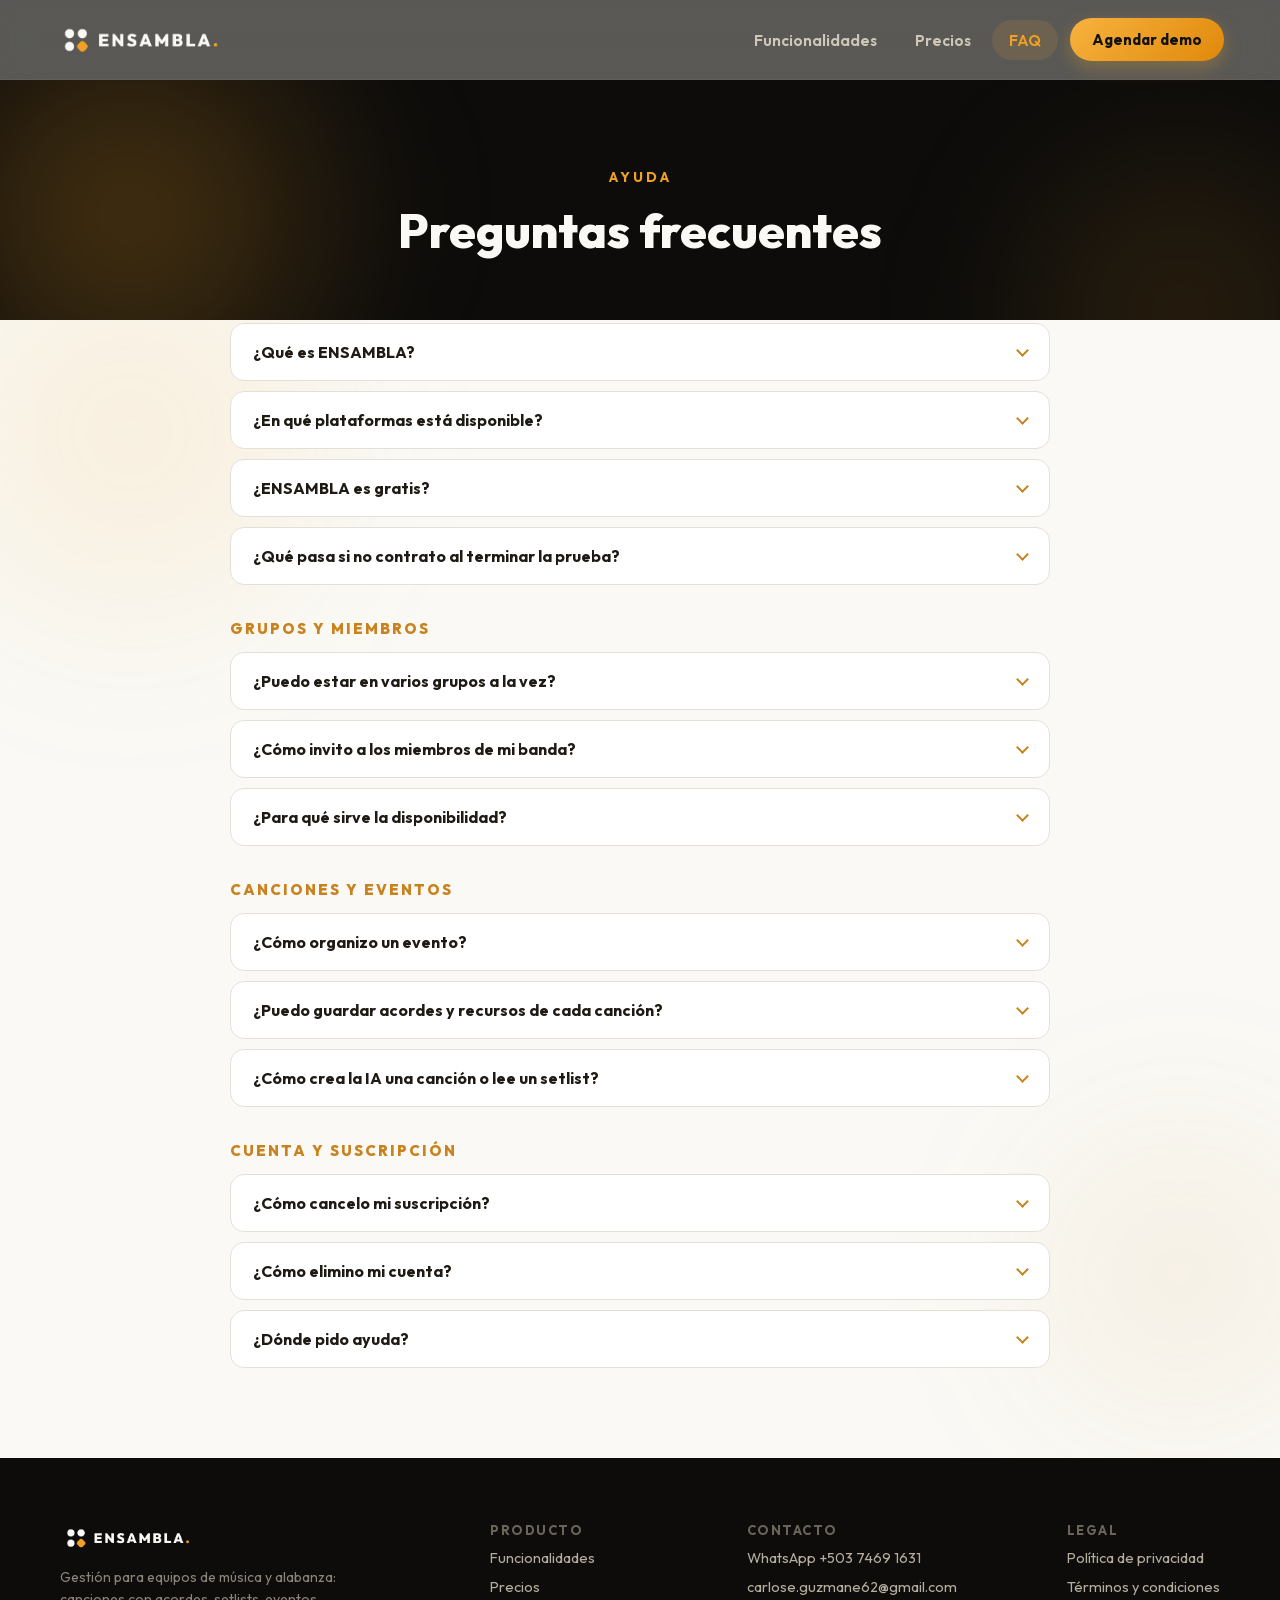
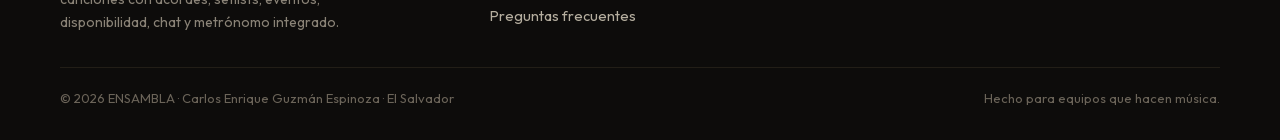
==== faq.html @ baddc4bf "Cache problem" ====
<!DOCTYPE html>
<html lang="es">
<head>
  <meta charset="utf-8">
  <meta name="viewport" content="width=device-width, initial-scale=1">
  <title>Preguntas frecuentes — ENSAMBLA</title>
  <meta name="description" content="Todo sobre ENSAMBLA: plataformas, precios, prueba gratis, organizaciones, metrónomo y modo en vivo. Respuestas claras para tu equipo de música.">
  <link rel="canonical" href="https://ensambla.vercel.app/faq.html">
  <meta name="theme-color" content="#0D0C0B">
  <meta name="robots" content="index, follow, max-image-preview:large">

  <meta property="og:type" content="website">
  <meta property="og:site_name" content="ENSAMBLA">
  <meta property="og:locale" content="es_ES">
  <meta property="og:title" content="Preguntas frecuentes — ENSAMBLA">
  <meta property="og:description" content="Todo sobre ENSAMBLA: plataformas, precios, prueba gratis, organizaciones, metrónomo y modo en vivo. Respuestas claras para tu equipo de música.">
  <meta property="og:url" content="https://ensambla.vercel.app/faq.html">
  <meta property="og:image" content="https://ensambla.vercel.app/assets/img/hero-dashboard.webp">
  <meta property="og:image:width" content="1339">
  <meta property="og:image:height" content="996">
  <meta name="twitter:card" content="summary_large_image">
  <meta name="twitter:title" content="Preguntas frecuentes — ENSAMBLA">
  <meta name="twitter:description" content="Todo sobre ENSAMBLA: plataformas, precios, prueba gratis, organizaciones, metrónomo y modo en vivo. Respuestas claras para tu equipo de música.">
  <meta name="twitter:image" content="https://ensambla.vercel.app/assets/img/hero-dashboard.webp">

  <link rel="icon" href="favicon.svg" type="image/svg+xml">
  <link rel="icon" href="assets/brand/icono-app-oscuro.png" type="image/png" sizes="1024x1024">
  <link rel="apple-touch-icon" href="assets/brand/icono-app-oscuro.png">
  <link rel="manifest" href="site.webmanifest">

  <link rel="preload" as="font" type="font/woff2" href="assets/fonts/outfit-latin.woff2" crossorigin>
  <link rel="stylesheet" href="assets/css/styles.css?v=e21f069b">

  <script type="application/ld+json">{"@context":"https://schema.org","@type":"Organization","name":"ENSAMBLA","url":"https://ensambla.vercel.app","logo":"https://ensambla.vercel.app/favicon.svg","email":"carlose.guzmane62@gmail.com","founder":"Carlos Enrique Guzmán Espinoza","areaServed":"SV","sameAs":[],"contactPoint":{"@type":"ContactPoint","contactType":"ventas","telephone":"+50374691631","availableLanguage":"es"}}</script>
  <script type="application/ld+json">{"@context":"https://schema.org","@type":"FAQPage","mainEntity":[{"@type":"Question","name":"¿Qué es ENSAMBLA?","acceptedAnswer":{"@type":"Answer","text":"La app donde tu grupo musical se organiza: canciones con acordes, listas y repertorios, eventos, ensayos, asignación de músicos e instrumentos, disponibilidad, recursos, chat interno y metrónomo."}},{"@type":"Question","name":"¿En qué plataformas está disponible?","acceptedAnswer":{"@type":"Answer","text":"iOS (App Store), Android (Google Play) y versión web. Tu cuenta y tus grupos se sincronizan entre todas."}},{"@type":"Question","name":"¿ENSAMBLA es gratis?","acceptedAnswer":{"@type":"Answer","text":"Tienes 14 días de prueba gratis, sin tarjeta. Después, cada organización contrata un plan desde Básico ($4.99/mes) hasta Professional ($34.99/mes con 5 organizaciones), según cuántas canciones, playlists, miembros y almacenamiento necesite."}},{"@type":"Question","name":"¿Qué pasa si no contrato al terminar la prueba?","acceptedAnswer":{"@type":"Answer","text":"Al vencer los 14 días necesitas un plan pago para seguir usando la organización; si no contratas, tus datos podrán eliminarse tras el vencimiento."}},{"@type":"Question","name":"¿Puedo estar en varios grupos a la vez?","acceptedAnswer":{"@type":"Answer","text":"Sí. ENSAMBLA es multi-organización: puedes crear o pertenecer a varios grupos y cambiar entre ellos sin cerrar sesión."}},{"@type":"Question","name":"¿Cómo invito a los miembros de mi banda?","acceptedAnswer":{"@type":"Answer","text":"Desde la gestión de miembros de tu grupo, envía la invitación; cada músico crea su cuenta (correo o Google/Apple) y queda dentro con su perfil e instrumentos."}},{"@type":"Question","name":"¿Para qué sirve la disponibilidad?","acceptedAnswer":{"@type":"Answer","text":"Cada miembro marca cuándo puede tocar o ensayar. Al agendar un evento, ves quién está disponible antes de asignar músicos."}},{"@type":"Question","name":"¿Cómo organizo un evento?","acceptedAnswer":{"@type":"Answer","text":"Crea el evento en el calendario, asígnale una lista de canciones, define los instrumentos y elige quién toca cada uno. Todos los asignados ven su parte."}},{"@type":"Question","name":"¿Puedo guardar acordes y recursos de cada canción?","acceptedAnswer":{"@type":"Answer","text":"Sí. Cada canción guarda sus acordes y admite recursos: letras, partituras, pistas y archivos disponibles para todo el grupo."}},{"@type":"Question","name":"¿Cómo crea la IA una canción o lee un setlist?","acceptedAnswer":{"@type":"Answer","text":"Escribe el título y la IA (Google Gemini) genera acordes, secciones, tono, BPM y etiquetas — nunca inventa letra. También puede digitalizar un setlist desde una foto."}},{"@type":"Question","name":"¿Cómo cancelo mi suscripción?","acceptedAnswer":{"@type":"Answer","text":"Desde la configuración de suscripciones de tu App Store o Google Play, al menos 24 horas antes de la renovación."}},{"@type":"Question","name":"¿Cómo elimino mi cuenta?","acceptedAnswer":{"@type":"Answer","text":"Desde tu perfil en la app, o escribiéndonos al correo de soporte."}},{"@type":"Question","name":"¿Dónde pido ayuda?","acceptedAnswer":{"@type":"Answer","text":"Escríbenos por WhatsApp o a carlose.guzmane62@gmail.com. Respondemos lo antes posible."}}]}</script>
</head>
<body>
<div id="loader" role="status" aria-live="polite" aria-label="Cargando ENSAMBLA"><svg class="loader-mark" viewBox="0 0 120 120" aria-hidden="true"><circle cx="24" cy="24" r="10" fill="#FAF9F5"/><circle cx="60" cy="24" r="10" fill="#FAF9F5"/><circle cx="24" cy="60" r="10" fill="#FAF9F5"/><rect x="46" y="46" width="26" height="26" rx="8" fill="#F0A125" transform="rotate(45 60 60)"/></svg></div>
<div id="progress" aria-hidden="true"></div>
<div class="site-main" style="display: flex; flex-direction: column;">
  <header class="nav">
  <a class="nav__brand" href="index.html" title="ENSAMBLA — inicio"><img class="nav__logo-img" src="assets/brand/logo-completo-oscuro.png" alt="ENSAMBLA" width="1573" height="370"></a>
  <button class="nav__toggle" aria-label="Abrir menú" aria-expanded="false" aria-controls="nav-menu"><span></span><span></span><span></span></button>
  <nav class="nav__links" id="nav-menu" aria-label="Principal">
    <a class="nav__link" href="index.html#funcionalidades">Funcionalidades</a>
    <a class="nav__link" href="precios.html">Precios</a>
    <a class="nav__link" href="faq.html" aria-current="page">FAQ</a>
    <a class="nav__cta" href="https://wa.me/50374691631?text=Hola%2C%20quiero%20agendar%20una%20demo%20de%20ENSAMBLA" target="_blank" rel="noopener" title="Agendar demo por WhatsApp">Agendar demo</a>
  </nav>
</header>

  <div style="background: #0D0C0B; padding: clamp(56px,8vw,88px) clamp(20px,5vw,48px) clamp(40px,6vw,60px); display: flex; flex-direction: column; align-items: center; gap: 14px; text-align: center;">
    <div style="font-family: 'Outfit'; font-weight: 700; font-size: 14px; letter-spacing: 3px; color: #F0A125;">AYUDA</div>
    <h1 style="font-family: 'Outfit'; font-weight: 800; font-size: clamp(32px,5vw,48px); color: #FAF9F5; margin: 0;">Preguntas frecuentes</h1>
  </div>

  <div style="background: #FAF9F5; padding: 0 clamp(20px,5vw,48px) clamp(64px,8vw,90px); display: flex; justify-content: center;">
    <div style="max-width: 820px; width: 100%; margin-top: -30px; display: flex; flex-direction: column; gap: 34px;">

      <div>
        <div style="font-family: 'Outfit'; font-weight: 800; font-size: 15px; letter-spacing: 2px; color: #C9821D; margin-bottom: 14px;">GENERAL</div>
        <div style="display: flex; flex-direction: column; gap: 10px;">
          <details style="background:#FFFFFF; border:1px solid #E5E0D6; border-radius:14px; padding:0; overflow:hidden;">
  <summary style="font-family:'Outfit'; font-weight:700; font-size:16px; color:#1F1B14; padding:18px 22px; cursor:pointer; list-style:none;">¿Qué es ENSAMBLA?</summary>
  <div style="font-family:'Outfit'; font-size:14.5px; line-height:1.65; color:#6B6459; padding:0 22px 18px;">La app donde tu grupo musical se organiza: canciones con acordes, listas y repertorios, eventos, ensayos, asignación de músicos e instrumentos, disponibilidad, recursos, chat interno y metrónomo.</div>
</details>
          <details style="background:#FFFFFF; border:1px solid #E5E0D6; border-radius:14px; padding:0; overflow:hidden;">
  <summary style="font-family:'Outfit'; font-weight:700; font-size:16px; color:#1F1B14; padding:18px 22px; cursor:pointer; list-style:none;">¿En qué plataformas está disponible?</summary>
  <div style="font-family:'Outfit'; font-size:14.5px; line-height:1.65; color:#6B6459; padding:0 22px 18px;">iOS (App Store), Android (Google Play) y versión web. Tu cuenta y tus grupos se sincronizan entre todas.</div>
</details>
          <details style="background:#FFFFFF; border:1px solid #E5E0D6; border-radius:14px; padding:0; overflow:hidden;">
  <summary style="font-family:'Outfit'; font-weight:700; font-size:16px; color:#1F1B14; padding:18px 22px; cursor:pointer; list-style:none;">¿ENSAMBLA es gratis?</summary>
  <div style="font-family:'Outfit'; font-size:14.5px; line-height:1.65; color:#6B6459; padding:0 22px 18px;">Tienes 14 días de prueba gratis, sin tarjeta. Después, cada organización contrata un plan desde Básico ($4.99/mes) hasta Professional ($34.99/mes con 5 organizaciones), según cuántas canciones, playlists, miembros y almacenamiento necesite.</div>
</details>
          <details style="background:#FFFFFF; border:1px solid #E5E0D6; border-radius:14px; padding:0; overflow:hidden;">
  <summary style="font-family:'Outfit'; font-weight:700; font-size:16px; color:#1F1B14; padding:18px 22px; cursor:pointer; list-style:none;">¿Qué pasa si no contrato al terminar la prueba?</summary>
  <div style="font-family:'Outfit'; font-size:14.5px; line-height:1.65; color:#6B6459; padding:0 22px 18px;">Al vencer los 14 días necesitas un plan pago para seguir usando la organización; si no contratas, tus datos podrán eliminarse tras el vencimiento.</div>
</details>
        </div>
      </div>

      <div>
        <div style="font-family: 'Outfit'; font-weight: 800; font-size: 15px; letter-spacing: 2px; color: #C9821D; margin-bottom: 14px;">GRUPOS Y MIEMBROS</div>
        <div style="display: flex; flex-direction: column; gap: 10px;">
          <details style="background:#FFFFFF; border:1px solid #E5E0D6; border-radius:14px; padding:0; overflow:hidden;">
  <summary style="font-family:'Outfit'; font-weight:700; font-size:16px; color:#1F1B14; padding:18px 22px; cursor:pointer; list-style:none;">¿Puedo estar en varios grupos a la vez?</summary>
  <div style="font-family:'Outfit'; font-size:14.5px; line-height:1.65; color:#6B6459; padding:0 22px 18px;">Sí. ENSAMBLA es multi-organización: puedes crear o pertenecer a varios grupos y cambiar entre ellos sin cerrar sesión.</div>
</details>
          <details style="background:#FFFFFF; border:1px solid #E5E0D6; border-radius:14px; padding:0; overflow:hidden;">
  <summary style="font-family:'Outfit'; font-weight:700; font-size:16px; color:#1F1B14; padding:18px 22px; cursor:pointer; list-style:none;">¿Cómo invito a los miembros de mi banda?</summary>
  <div style="font-family:'Outfit'; font-size:14.5px; line-height:1.65; color:#6B6459; padding:0 22px 18px;">Desde la gestión de miembros de tu grupo, envía la invitación; cada músico crea su cuenta (correo o Google/Apple) y queda dentro con su perfil e instrumentos.</div>
</details>
          <details style="background:#FFFFFF; border:1px solid #E5E0D6; border-radius:14px; padding:0; overflow:hidden;">
  <summary style="font-family:'Outfit'; font-weight:700; font-size:16px; color:#1F1B14; padding:18px 22px; cursor:pointer; list-style:none;">¿Para qué sirve la disponibilidad?</summary>
  <div style="font-family:'Outfit'; font-size:14.5px; line-height:1.65; color:#6B6459; padding:0 22px 18px;">Cada miembro marca cuándo puede tocar o ensayar. Al agendar un evento, ves quién está disponible antes de asignar músicos.</div>
</details>
        </div>
      </div>

      <div>
        <div style="font-family: 'Outfit'; font-weight: 800; font-size: 15px; letter-spacing: 2px; color: #C9821D; margin-bottom: 14px;">CANCIONES Y EVENTOS</div>
        <div style="display: flex; flex-direction: column; gap: 10px;">
          <details style="background:#FFFFFF; border:1px solid #E5E0D6; border-radius:14px; padding:0; overflow:hidden;">
  <summary style="font-family:'Outfit'; font-weight:700; font-size:16px; color:#1F1B14; padding:18px 22px; cursor:pointer; list-style:none;">¿Cómo organizo un evento?</summary>
  <div style="font-family:'Outfit'; font-size:14.5px; line-height:1.65; color:#6B6459; padding:0 22px 18px;">Crea el evento en el calendario, asígnale una lista de canciones, define los instrumentos y elige quién toca cada uno. Todos los asignados ven su parte.</div>
</details>
          <details style="background:#FFFFFF; border:1px solid #E5E0D6; border-radius:14px; padding:0; overflow:hidden;">
  <summary style="font-family:'Outfit'; font-weight:700; font-size:16px; color:#1F1B14; padding:18px 22px; cursor:pointer; list-style:none;">¿Puedo guardar acordes y recursos de cada canción?</summary>
  <div style="font-family:'Outfit'; font-size:14.5px; line-height:1.65; color:#6B6459; padding:0 22px 18px;">Sí. Cada canción guarda sus acordes y admite recursos: letras, partituras, pistas y archivos disponibles para todo el grupo.</div>
</details>
          <details style="background:#FFFFFF; border:1px solid #E5E0D6; border-radius:14px; padding:0; overflow:hidden;">
  <summary style="font-family:'Outfit'; font-weight:700; font-size:16px; color:#1F1B14; padding:18px 22px; cursor:pointer; list-style:none;">¿Cómo crea la IA una canción o lee un setlist?</summary>
  <div style="font-family:'Outfit'; font-size:14.5px; line-height:1.65; color:#6B6459; padding:0 22px 18px;">Escribe el título y la IA (Google Gemini) genera acordes, secciones, tono, BPM y etiquetas — nunca inventa letra. También puede digitalizar un setlist desde una foto.</div>
</details>
        </div>
      </div>

      <div>
        <div style="font-family: 'Outfit'; font-weight: 800; font-size: 15px; letter-spacing: 2px; color: #C9821D; margin-bottom: 14px;">CUENTA Y SUSCRIPCIÓN</div>
        <div style="display: flex; flex-direction: column; gap: 10px;">
          <details style="background:#FFFFFF; border:1px solid #E5E0D6; border-radius:14px; padding:0; overflow:hidden;">
  <summary style="font-family:'Outfit'; font-weight:700; font-size:16px; color:#1F1B14; padding:18px 22px; cursor:pointer; list-style:none;">¿Cómo cancelo mi suscripción?</summary>
  <div style="font-family:'Outfit'; font-size:14.5px; line-height:1.65; color:#6B6459; padding:0 22px 18px;">Desde la configuración de suscripciones de tu App Store o Google Play, al menos 24 horas antes de la renovación.</div>
</details>
          <details style="background:#FFFFFF; border:1px solid #E5E0D6; border-radius:14px; padding:0; overflow:hidden;">
  <summary style="font-family:'Outfit'; font-weight:700; font-size:16px; color:#1F1B14; padding:18px 22px; cursor:pointer; list-style:none;">¿Cómo elimino mi cuenta?</summary>
  <div style="font-family:'Outfit'; font-size:14.5px; line-height:1.65; color:#6B6459; padding:0 22px 18px;">Desde tu perfil en la app, o escribiéndonos al correo de soporte.</div>
</details>
          <details style="background:#FFFFFF; border:1px solid #E5E0D6; border-radius:14px; padding:0; overflow:hidden;">
  <summary style="font-family:'Outfit'; font-weight:700; font-size:16px; color:#1F1B14; padding:18px 22px; cursor:pointer; list-style:none;">¿Dónde pido ayuda?</summary>
  <div style="font-family:'Outfit'; font-size:14.5px; line-height:1.65; color:#6B6459; padding:0 22px 18px;">Escríbenos por WhatsApp o a carlose.guzmane62@gmail.com. Respondemos lo antes posible.</div>
</details>
        </div>
      </div>

    </div>
  </div>

  <footer class="footer">
  <div class="footer__grid">
    <div class="footer__brand">
      <div class="footer__brandrow"><img class="footer__logo-img" src="assets/brand/logo-completo-oscuro.png" alt="ENSAMBLA" width="1573" height="370"></div>
      <p class="footer__tagline">Gestión para equipos de música y alabanza: canciones con acordes, setlists, eventos, disponibilidad, chat y metrónomo integrado.</p>
    </div>
    <div class="footer__col">
      <span class="footer__title">Producto</span>
      <a class="footer__link" href="index.html#funcionalidades">Funcionalidades</a>
      <a class="footer__link" href="precios.html">Precios</a>
      <a class="footer__link" href="faq.html">Preguntas frecuentes</a>
    </div>
    <div class="footer__col">
      <span class="footer__title">Contacto</span>
      <a class="footer__link" href="https://wa.me/50374691631?text=Hola%2C%20quiero%20saber%20m%C3%A1s%20de%20ENSAMBLA" target="_blank" rel="noopener">WhatsApp +503 7469 1631</a>
      <a class="footer__link" href="mailto:carlose.guzmane62@gmail.com">carlose.guzmane62@gmail.com</a>
    </div>
    <div class="footer__col">
      <span class="footer__title">Legal</span>
      <a class="footer__link" href="privacidad.html">Política de privacidad</a>
      <a class="footer__link" href="terminos.html">Términos y condiciones</a>
    </div>
  </div>
  <div class="footer__bottom">
    <span>&copy; 2026 ENSAMBLA · Carlos Enrique Guzmán Espinoza · El Salvador</span>
    <span>Hecho para equipos que hacen música.</span>
  </div>
</footer>
</div>
<script>
  // Loader solo mostrativo: se oculta al terminar de cargar la página.
  (function () {
    var l = document.getElementById('loader');
    if (!l) return;
    function hide() { l.classList.add('hidden'); }
    if (document.readyState === 'complete') setTimeout(hide, 300);
    else window.addEventListener('load', function () { setTimeout(hide, 300); });
    // Salvaguarda: nunca dejar el loader bloqueando.
    setTimeout(hide, 4000);
  })();
</script>
<script src="assets/js/enhance.js?v=e21f069b" defer></script>
</body>
</html>
---- assets/css/styles.css ----
/* ===== ENSAMBLA — hoja de estilos compartida ===== */

/* Fuente Outfit self-hosted (variable, cubre pesos 100–900) */
@font-face {
  font-family: 'Outfit';
  font-style: normal;
  font-weight: 100 900;
  font-display: swap;
  src: url('../fonts/outfit-latin.woff2') format('woff2');
  unicode-range: U+0000-00FF, U+0131, U+0152-0153, U+02BB-02BC, U+02C6, U+02DA, U+02DC, U+0304, U+0308, U+0329, U+2000-206F, U+20AC, U+2122, U+2191, U+2193, U+2212, U+2215, U+FEFF, U+FFFD;
}
@font-face {
  font-family: 'Outfit';
  font-style: normal;
  font-weight: 100 900;
  font-display: swap;
  src: url('../fonts/outfit-latin-ext.woff2') format('woff2');
  unicode-range: U+0100-02BA, U+02BD-02C5, U+02C7-02CC, U+02CE-02D7, U+02DD-02FF, U+0304, U+0308, U+0329, U+1D00-1DBF, U+1E00-1E9F, U+1EF2-1EFF, U+2020, U+20A0-20AB, U+20AD-20C0, U+2113, U+2C60-2C7F, U+A720-A7FF;
}

/* Base */
*, *::before, *::after { box-sizing: border-box; }
html { scroll-behavior: smooth; }
body { margin: 0; background: #FAF9F5; font-family: 'Outfit', -apple-system, BlinkMacSystemFont, sans-serif; -webkit-font-smoothing: antialiased; text-rendering: optimizeLegibility; }
a:hover { opacity: 0.82; }
img { max-width: 100%; }

/* ===== Loader (solo mostrativo, se desvanece al cargar) ===== */
#loader {
  position: fixed; inset: 0; z-index: 9999;
  display: flex; align-items: center; justify-content: center;
  background: #0D0C0B;
  transition: opacity .45s ease, visibility .45s ease;
}
#loader.hidden { opacity: 0; visibility: hidden; pointer-events: none; }
.loader-mark { width: 74px; height: 74px; animation: loader-pulse 1.15s ease-in-out infinite; }
.loader-mark rect { transform-origin: 60px 60px; animation: loader-spin 1.6s linear infinite; }
@keyframes loader-pulse { 0%,100% { opacity: .55; transform: scale(.94); } 50% { opacity: 1; transform: scale(1); } }
@keyframes loader-spin { to { transform: rotate(405deg); } }
@media (prefers-reduced-motion: reduce) {
  .loader-mark, .loader-mark rect { animation: none; }
}

/* ===== Navbar (moderno) ===== */
.nav {
  position: sticky; top: 0; z-index: 100;
  display: flex; align-items: center; justify-content: space-between;
  gap: 20px; padding: 18px clamp(20px, 5vw, 56px);
  background: rgba(13, 12, 11, 0.68);
  backdrop-filter: saturate(180%) blur(18px);
  -webkit-backdrop-filter: saturate(180%) blur(18px);
  border-bottom: 1px solid rgba(240, 161, 37, 0.08);
  font-family: 'Outfit', sans-serif;
  transition: padding .3s ease, background .3s ease, box-shadow .3s ease, border-color .3s ease;
}
.nav--scrolled {
  padding-top: 11px; padding-bottom: 11px;
  background: rgba(13, 12, 11, 0.92);
  box-shadow: 0 10px 34px rgba(0, 0, 0, 0.38);
  border-bottom-color: rgba(240, 161, 37, 0.16);
}
.nav__brand { display: flex; align-items: center; text-decoration: none; }
.nav__brand:hover { opacity: 1; }
.brand-dot { color: #F0A125; }
.brand-mark { display: block; flex: none; }
.nav__logo-img { height: 40px; width: auto; display: block; transition: height .3s ease; }
.nav--scrolled .nav__logo-img { height: 32px; }
.footer__logo-img { height: 32px; width: auto; display: block; }

.nav__links { display: flex; align-items: center; gap: 4px; }
.nav__link {
  position: relative; color: #CFC8BA; text-decoration: none; font-weight: 600; font-size: 15.5px;
  padding: 10px 17px; border-radius: 999px;
  transition: color .2s ease, background .25s ease;
}
.nav__link:hover { color: #FAF9F5; background: rgba(255, 255, 255, .07); opacity: 1; }
.nav__link[aria-current="page"] { color: #F0A125; background: rgba(240, 161, 37, .12); }
.nav__cta {
  margin-left: 8px;
  background: linear-gradient(135deg, #F7B23E, #E0890B);
  color: #14120E; font-weight: 700; font-size: 15px;
  padding: 12px 22px; border-radius: 999px; text-decoration: none; white-space: nowrap;
  box-shadow: 0 6px 18px rgba(240, 161, 37, .30);
  transition: transform .2s ease, box-shadow .25s ease;
}
.nav__cta:hover { transform: translateY(-1px); box-shadow: 0 12px 30px rgba(240, 161, 37, .48); opacity: 1; }

/* Botón hamburguesa (oculto en desktop) */
.nav__toggle { display: none; }

@media (max-width: 768px) {
  .nav { padding: 14px 20px; }
  .nav--scrolled { padding-top: 11px; padding-bottom: 11px; }
  .nav__toggle {
    display: flex; flex-direction: column; justify-content: center; gap: 5px;
    width: 46px; height: 46px; padding: 12px; border: none; cursor: pointer;
    background: rgba(255, 255, 255, .05); border-radius: 13px;
  }
  .nav__toggle span { display: block; height: 2px; width: 22px; background: #FAF9F5; border-radius: 2px;
    transition: transform .3s ease, opacity .2s ease; }
  .nav.open .nav__toggle span:nth-child(1) { transform: translateY(7px) rotate(45deg); }
  .nav.open .nav__toggle span:nth-child(2) { opacity: 0; }
  .nav.open .nav__toggle span:nth-child(3) { transform: translateY(-7px) rotate(-45deg); }

  .nav__links {
    position: absolute; top: 100%; left: 12px; right: 12px;
    flex-direction: column; align-items: stretch; gap: 6px;
    padding: 14px; margin-top: 8px; border-radius: 20px;
    background: rgba(20, 18, 14, .97);
    backdrop-filter: blur(18px); -webkit-backdrop-filter: blur(18px);
    border: 1px solid rgba(240, 161, 37, .16);
    box-shadow: 0 24px 56px rgba(0, 0, 0, .55);
    transform: translateY(-10px) scale(.98); transform-origin: top right;
    opacity: 0; visibility: hidden; pointer-events: none;
    transition: opacity .25s ease, transform .25s ease, visibility .25s;
  }
  .nav.open .nav__links { opacity: 1; visibility: visible; pointer-events: auto; transform: translateY(0) scale(1); }
  .nav__link { padding: 14px 16px; font-size: 16px; }
  .nav__link[aria-current="page"] { background: rgba(240, 161, 37, .14); }
  .nav__cta { margin: 6px 0 0; text-align: center; padding: 15px; }
}

/* ===== Footer ===== */
.footer {
  background: #0D0C0B; color: #B5AE9F; font-family: 'Outfit', sans-serif;
  padding: clamp(44px, 6vw, 64px) clamp(20px, 5vw, 48px) 34px;
}
.footer__grid {
  max-width: 1160px; margin: 0 auto;
  display: flex; flex-wrap: wrap; gap: 40px; justify-content: space-between;
}
.footer__brand { max-width: 320px; display: flex; flex-direction: column; gap: 12px; }
.footer__brandrow { display: flex; align-items: center; gap: 10px; }
.footer__name { font-weight: 800; font-size: 20px; color: #FAF9F5; }
.footer__tagline { font-size: 14px; line-height: 1.6; color: #8A8377; margin: 0; }
.footer__col { display: flex; flex-direction: column; gap: 10px; }
.footer__title { font-weight: 700; font-size: 13px; letter-spacing: 1.5px; color: #6B6459; text-transform: uppercase; }
.footer__link { color: #B5AE9F; text-decoration: none; font-size: 14.5px; }
.footer__link:hover { color: #F0A125; opacity: 1; }
.footer__bottom {
  max-width: 1160px; margin: 34px auto 0; padding-top: 22px;
  border-top: 1px solid #221E17;
  display: flex; flex-wrap: wrap; gap: 10px; justify-content: space-between;
  font-size: 13px; color: #6B6459;
}

/* ===== FAQ (details/summary nativo) ===== */
details > summary { position: relative; padding-right: 46px !important; }
details > summary::-webkit-details-marker { display: none; }
details > summary::after {
  content: ""; position: absolute; right: 22px; top: 50%;
  width: 9px; height: 9px; margin-top: -6px;
  border-right: 2px solid #C9821D; border-bottom: 2px solid #C9821D;
  transform: rotate(45deg); transition: transform .2s ease;
}
details[open] > summary::after { transform: rotate(-135deg); margin-top: -2px; }
details > summary:focus-visible { outline: 2px solid #F0A125; outline-offset: 2px; border-radius: 12px; }

/* ===== Hero 3D en scroll ===== */
.hero-mockup { will-change: transform; transform-origin: 50% 25%; }

/* ===== Reveal-on-scroll ===== */
[data-reveal] { opacity: 0; transform: translateY(26px); }
[data-reveal].is-visible { opacity: 1; transform: none; }
/* Secciones completas */
.site-main > div[data-reveal] {
  transition: opacity .7s cubic-bezier(.22,.61,.36,1), transform .7s cubic-bezier(.22,.61,.36,1);
}
/* Tarjetas dentro de grids: reveal + hover (duraciones por propiedad, sin conflicto) */
.reveal-grid > * {
  transition: opacity .6s cubic-bezier(.22,.61,.36,1),
              transform .6s cubic-bezier(.22,.61,.36,1),
              box-shadow .25s ease, border-color .25s ease;
}
.reveal-grid > *:hover {
  box-shadow: 0 18px 42px rgba(20,18,14,.14);
  border-color: #F0A125;
}

@media (prefers-reduced-motion: reduce) {
  .hero-mockup { transform: none !important; }
  [data-reveal] { opacity: 1 !important; transform: none !important; transition: none !important; }
}

/* ===== Barra de progreso de scroll ===== */
#progress {
  position: fixed; top: 0; left: 0; height: 3px; width: 100%;
  transform: scaleX(0); transform-origin: 0 50%;
  background: linear-gradient(90deg, #F0A125, #C9821D);
  z-index: 200; will-change: transform;
}

/* ===== Glows ambientales + parallax ===== */
.glow-section { position: relative; overflow: hidden; isolation: isolate; }
.glow-section > *:not(.orb) { position: relative; z-index: 1; }
.orb {
  position: absolute; z-index: 0; pointer-events: none; border-radius: 50%;
  filter: blur(70px); will-change: transform;
}
.orb--a { width: 540px; height: 540px; left: -140px; top: -160px;
  background: radial-gradient(circle, rgba(240,161,37,.30), transparent 70%); }
.orb--b { width: 440px; height: 440px; right: -120px; bottom: -180px;
  background: radial-gradient(circle, rgba(240,161,37,.16), transparent 70%); }
.glow-section--light .orb--a { background: radial-gradient(circle, rgba(240,161,37,.14), transparent 70%); }
.glow-section--light .orb--b { background: radial-gradient(circle, rgba(201,130,29,.10), transparent 70%); }
@media (prefers-reduced-motion: reduce) { .orb { display: none; } }

/* ===== Tilt 3D (tarjetas) ===== */
.reveal-grid > *, .tcard { transform-style: preserve-3d; }

/* ===== Testimonios (rediseño 3D) ===== */
.tsection { background: #FAF9F5; padding: clamp(56px,8vw,96px) clamp(20px,5vw,48px); overflow: hidden; }
.tsection__head { text-align: center; max-width: 620px; margin: 0 auto clamp(34px,5vw,48px); }
.tsection__badge {
  display: inline-block; font-weight: 700; font-size: 12.5px; letter-spacing: 2px;
  color: #C9821D; background: rgba(240,161,37,.12);
  border: 1px solid rgba(240,161,37,.28); border-radius: 999px; padding: 6px 16px;
}
.tsection__title { font-weight: 800; font-size: clamp(28px,4vw,42px); color: #1F1B14; margin: 18px 0 0; letter-spacing: -.02em; }
.tsection__sub { font-size: 16.5px; line-height: 1.6; color: #6B6459; margin: 12px 0 0; }

/* Marquee de columnas (nuevo diseño animado) */
.tmarquee {
  max-width: 1160px; margin: 0 auto; display: flex; gap: 22px; justify-content: center;
  max-height: 640px; overflow: hidden;
  -webkit-mask-image: linear-gradient(to bottom, transparent, #000 14%, #000 86%, transparent);
          mask-image: linear-gradient(to bottom, transparent, #000 14%, #000 86%, transparent);
}
.tcol { flex: 1 1 0; min-width: 0; max-width: 360px; }
.tcol__track {
  display: flex; flex-direction: column; gap: 22px;
  will-change: transform;
  animation: tscroll var(--dur, 30s) linear infinite;
}
@keyframes tscroll { to { transform: translateY(-50%); } }

.tq {
  position: relative; border-radius: 20px; padding: 26px 26px 24px;
  background: linear-gradient(#FFFFFF, #FFFFFF) padding-box,
              linear-gradient(140deg, rgba(240,161,37,.50), rgba(229,224,214,.55)) border-box;
  border: 1.5px solid transparent;
  box-shadow: 0 12px 30px rgba(20,18,14,.07);
  display: flex; flex-direction: column; gap: 14px;
}
.tq__stars { color: #F0A125; font-size: 15px; letter-spacing: 2px; }
.tq__text { font-size: 15.5px; line-height: 1.62; color: #3A362C; margin: 0; }
.tq__author { display: flex; align-items: center; gap: 12px; margin-top: 2px; }
.tq__avatar {
  width: 42px; height: 42px; flex: none; border-radius: 50%;
  display: flex; align-items: center; justify-content: center;
  font-weight: 800; font-size: 14px; color: #14120E;
  background: linear-gradient(135deg, #F0A125, #E08A0C);
  box-shadow: 0 6px 16px rgba(240,161,37,.35);
}
.tq__who { display: flex; flex-direction: column; line-height: 1.35; }
.tq__name { font-weight: 700; font-size: 14.5px; color: #1F1B14; }
.tq__role { font-size: 12.5px; color: #8A8377; }

/* Tablet: 2 columnas animadas */
@media (max-width: 1023px) { .tcol--lg { display: none; } }

/* Móvil: sin marquee — stack en bloque, ancho completo, tarjetas sólidas */
@media (max-width: 719px) {
  .tmarquee {
    display: block; margin: 0; max-width: none; max-height: none; overflow: visible;
    -webkit-mask-image: none; mask-image: none;
  }
  .tcol { display: block; width: auto; max-width: none; margin: 0; }
  .tcol__track { display: block; animation: none; }
  .tq {
    display: flex; width: auto; margin: 0 0 14px; padding: 22px 20px 20px;
    background: #FFFFFF; border: 1px solid #EBE3D4;
  }
  .tq--dup { display: none; } /* oculta las copias del loop de desktop */
  /* Solo 2 por columna (6 en total) para que el scroll no sea eterno */
  .tcol__track > .tq:nth-child(n+3) { display: none; }
}

@media (prefers-reduced-motion: reduce) {
  .tcol__track { animation: none; }
  .tmarquee { max-height: none; overflow: visible;
    -webkit-mask-image: none; mask-image: none; }
  .tq--dup { display: none; }
}

/* ===== Bento grid (Funcionalidades) ===== */
.bento {
  max-width: 1200px; margin: 0 auto; width: 100%;
  display: grid; grid-template-columns: repeat(6, 1fr);
  grid-auto-rows: 208px; gap: 16px;
}
.bento__item {
  position: relative; overflow: hidden; border-radius: 18px;
  background: #17140F; border: 1px solid #E5E0D6;
  transform-style: preserve-3d;
  box-shadow: 0 10px 30px rgba(20,18,14,.06);
  transition: transform .45s cubic-bezier(.22,.61,.36,1), box-shadow .3s ease,
              border-color .3s ease, opacity .6s cubic-bezier(.22,.61,.36,1);
}
.bento__item:hover { box-shadow: 0 26px 60px rgba(20,18,14,.22); border-color: #F0A125; }
.b-wide { grid-column: span 3; }
.b-md   { grid-column: span 2; }
.b-tall { grid-row: span 2; }
.bento__item img {
  position: absolute; inset: 0; width: 100%; height: 100%;
  object-fit: cover; object-position: top center;
  transition: transform .6s cubic-bezier(.22,.61,.36,1);
}
.bento__item:hover img { transform: scale(1.06); }
.bento__cap {
  position: absolute; inset: auto 0 0 0; z-index: 2; padding: 18px 20px;
  background: linear-gradient(transparent, rgba(13,12,11,.55) 35%, rgba(13,12,11,.95));
  color: #FAF9F5;
}
.bento__cap h3 { margin: 0; font-size: 17px; font-weight: 700; }
.bento__cap p { margin: 6px 0 0; font-size: 13.5px; line-height: 1.5; color: #CFC8BA; }
.b-tall .bento__cap { padding: 24px; }
.b-tall .bento__cap h3 { font-size: 21px; }
.b-tall .bento__cap p { font-size: 14.5px; max-width: 40ch; }
@media (max-width: 860px) {
  .bento { grid-template-columns: repeat(2, 1fr); grid-auto-rows: 190px; }
  .b-wide, .b-md { grid-column: span 1; }
  .b-tall { grid-row: span 1; }
}
@media (max-width: 520px) {
  .bento { grid-template-columns: 1fr; }
}

/* ===== Glow en botones de acción (WhatsApp / naranja) ===== */
a[href^="https://wa.me"] { transition: box-shadow .25s ease, transform .25s ease; }
a[href^="https://wa.me"]:hover { box-shadow: 0 10px 34px rgba(240,161,37,.42); }
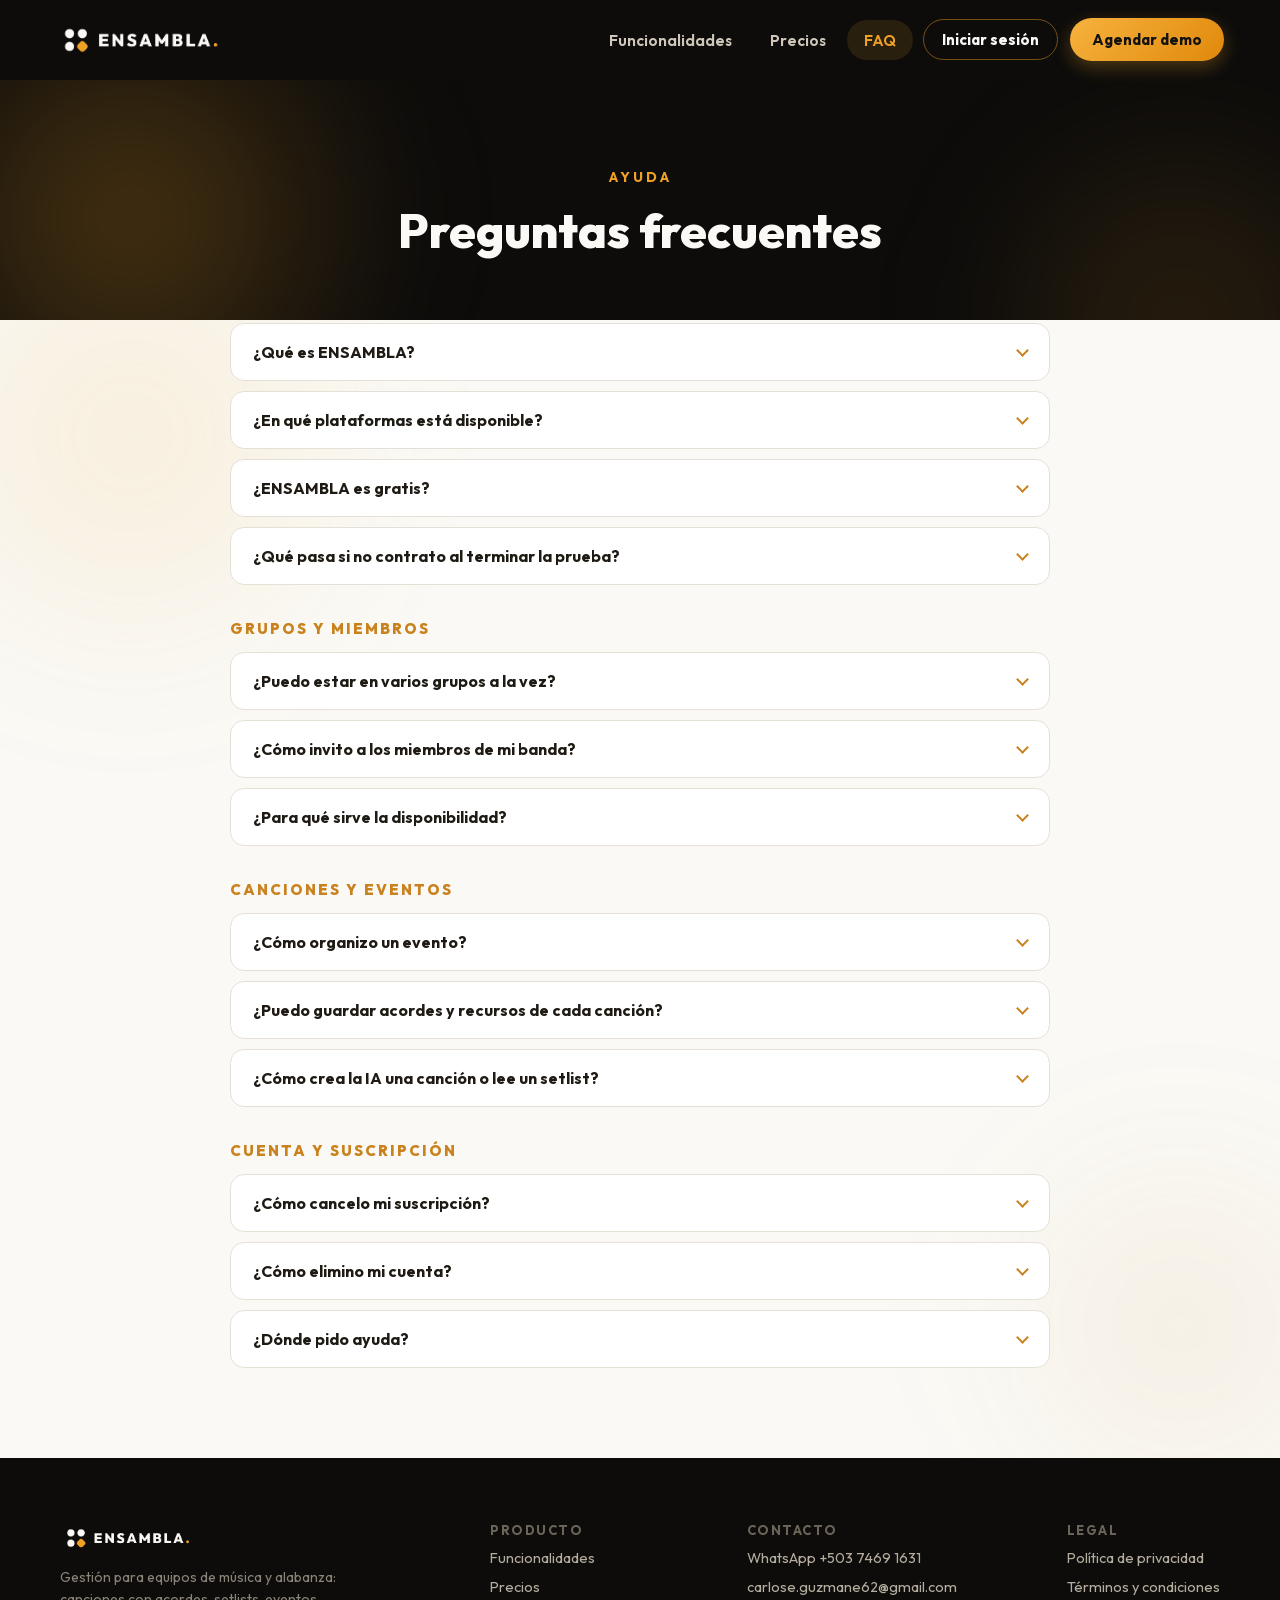
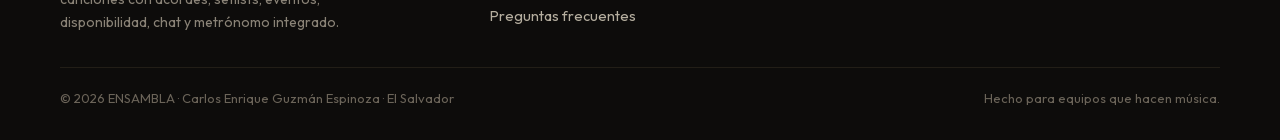
==== commit 27410e56: "Cambios en testimonios" ====
--- a/faq.html
+++ b/faq.html
@@ -29,7 +29,7 @@
   <link rel="manifest" href="site.webmanifest">
 
   <link rel="preload" as="font" type="font/woff2" href="assets/fonts/outfit-latin.woff2" crossorigin>
-  <link rel="stylesheet" href="assets/css/styles.css?v=e21f069b">
+  <link rel="stylesheet" href="assets/css/styles.css?v=56f32c7f">
 
   <script type="application/ld+json">{"@context":"https://schema.org","@type":"Organization","name":"ENSAMBLA","url":"https://ensambla.vercel.app","logo":"https://ensambla.vercel.app/favicon.svg","email":"carlose.guzmane62@gmail.com","founder":"Carlos Enrique Guzmán Espinoza","areaServed":"SV","sameAs":[],"contactPoint":{"@type":"ContactPoint","contactType":"ventas","telephone":"+50374691631","availableLanguage":"es"}}</script>
   <script type="application/ld+json">{"@context":"https://schema.org","@type":"FAQPage","mainEntity":[{"@type":"Question","name":"¿Qué es ENSAMBLA?","acceptedAnswer":{"@type":"Answer","text":"La app donde tu grupo musical se organiza: canciones con acordes, listas y repertorios, eventos, ensayos, asignación de músicos e instrumentos, disponibilidad, recursos, chat interno y metrónomo."}},{"@type":"Question","name":"¿En qué plataformas está disponible?","acceptedAnswer":{"@type":"Answer","text":"iOS (App Store), Android (Google Play) y versión web. Tu cuenta y tus grupos se sincronizan entre todas."}},{"@type":"Question","name":"¿ENSAMBLA es gratis?","acceptedAnswer":{"@type":"Answer","text":"Tienes 14 días de prueba gratis, sin tarjeta. Después, cada organización contrata un plan desde Básico ($4.99/mes) hasta Professional ($34.99/mes con 5 organizaciones), según cuántas canciones, playlists, miembros y almacenamiento necesite."}},{"@type":"Question","name":"¿Qué pasa si no contrato al terminar la prueba?","acceptedAnswer":{"@type":"Answer","text":"Al vencer los 14 días necesitas un plan pago para seguir usando la organización; si no contratas, tus datos podrán eliminarse tras el vencimiento."}},{"@type":"Question","name":"¿Puedo estar en varios grupos a la vez?","acceptedAnswer":{"@type":"Answer","text":"Sí. ENSAMBLA es multi-organización: puedes crear o pertenecer a varios grupos y cambiar entre ellos sin cerrar sesión."}},{"@type":"Question","name":"¿Cómo invito a los miembros de mi banda?","acceptedAnswer":{"@type":"Answer","text":"Desde la gestión de miembros de tu grupo, envía la invitación; cada músico crea su cuenta (correo o Google/Apple) y queda dentro con su perfil e instrumentos."}},{"@type":"Question","name":"¿Para qué sirve la disponibilidad?","acceptedAnswer":{"@type":"Answer","text":"Cada miembro marca cuándo puede tocar o ensayar. Al agendar un evento, ves quién está disponible antes de asignar músicos."}},{"@type":"Question","name":"¿Cómo organizo un evento?","acceptedAnswer":{"@type":"Answer","text":"Crea el evento en el calendario, asígnale una lista de canciones, define los instrumentos y elige quién toca cada uno. Todos los asignados ven su parte."}},{"@type":"Question","name":"¿Puedo guardar acordes y recursos de cada canción?","acceptedAnswer":{"@type":"Answer","text":"Sí. Cada canción guarda sus acordes y admite recursos: letras, partituras, pistas y archivos disponibles para todo el grupo."}},{"@type":"Question","name":"¿Cómo crea la IA una canción o lee un setlist?","acceptedAnswer":{"@type":"Answer","text":"Escribe el título y la IA (Google Gemini) genera acordes, secciones, tono, BPM y etiquetas — nunca inventa letra. También puede digitalizar un setlist desde una foto."}},{"@type":"Question","name":"¿Cómo cancelo mi suscripción?","acceptedAnswer":{"@type":"Answer","text":"Desde la configuración de suscripciones de tu App Store o Google Play, al menos 24 horas antes de la renovación."}},{"@type":"Question","name":"¿Cómo elimino mi cuenta?","acceptedAnswer":{"@type":"Answer","text":"Desde tu perfil en la app, o escribiéndonos al correo de soporte."}},{"@type":"Question","name":"¿Dónde pido ayuda?","acceptedAnswer":{"@type":"Answer","text":"Escríbenos por WhatsApp o a carlose.guzmane62@gmail.com. Respondemos lo antes posible."}}]}</script>
@@ -45,6 +45,7 @@
     <a class="nav__link" href="index.html#funcionalidades">Funcionalidades</a>
     <a class="nav__link" href="precios.html">Precios</a>
     <a class="nav__link" href="faq.html" aria-current="page">FAQ</a>
+    <a class="nav__login" href="https://studio.ensambla.app" title="Iniciar sesión en ENSAMBLA">Iniciar sesión</a>
     <a class="nav__cta" href="https://wa.me/50374691631?text=Hola%2C%20quiero%20agendar%20una%20demo%20de%20ENSAMBLA" target="_blank" rel="noopener" title="Agendar demo por WhatsApp">Agendar demo</a>
   </nav>
 </header>
@@ -177,6 +178,6 @@
     setTimeout(hide, 4000);
   })();
 </script>
-<script src="assets/js/enhance.js?v=e21f069b" defer></script>
+<script src="assets/js/enhance.js?v=56f32c7f" defer></script>
 </body>
 </html>
--- a/assets/css/styles.css
+++ b/assets/css/styles.css
@@ -46,16 +46,16 @@
   position: sticky; top: 0; z-index: 100;
   display: flex; align-items: center; justify-content: space-between;
   gap: 20px; padding: 18px clamp(20px, 5vw, 56px);
-  background: rgba(13, 12, 11, 0.68);
-  backdrop-filter: saturate(180%) blur(18px);
-  -webkit-backdrop-filter: saturate(180%) blur(18px);
-  border-bottom: 1px solid rgba(240, 161, 37, 0.08);
+  background: #0D0C0B; /* mismo tono que el hero → se funde, sin franja gris */
+  border-bottom: 1px solid transparent;
   font-family: 'Outfit', sans-serif;
-  transition: padding .3s ease, background .3s ease, box-shadow .3s ease, border-color .3s ease;
+  transition: padding .3s ease, background .3s ease, box-shadow .3s ease, border-color .3s ease, backdrop-filter .3s ease;
 }
 .nav--scrolled {
   padding-top: 11px; padding-bottom: 11px;
   background: rgba(13, 12, 11, 0.92);
+  backdrop-filter: saturate(180%) blur(18px);
+  -webkit-backdrop-filter: saturate(180%) blur(18px);
   box-shadow: 0 10px 34px rgba(0, 0, 0, 0.38);
   border-bottom-color: rgba(240, 161, 37, 0.16);
 }
@@ -84,6 +84,12 @@
   transition: transform .2s ease, box-shadow .25s ease;
 }
 .nav__cta:hover { transform: translateY(-1px); box-shadow: 0 12px 30px rgba(240, 161, 37, .48); opacity: 1; }
+.nav__login {
+  margin-left: 6px; color: #FAF9F5; text-decoration: none; font-weight: 700; font-size: 15px;
+  padding: 10px 18px; border-radius: 999px; border: 1.5px solid rgba(240, 161, 37, .45);
+  white-space: nowrap; transition: background .2s ease, border-color .2s ease;
+}
+.nav__login:hover { background: rgba(240, 161, 37, .12); border-color: #F0A125; opacity: 1; }
 
 /* Botón hamburguesa (oculto en desktop) */
 .nav__toggle { display: none; }
@@ -117,6 +123,7 @@
   .nav.open .nav__links { opacity: 1; visibility: visible; pointer-events: auto; transform: translateY(0) scale(1); }
   .nav__link { padding: 14px 16px; font-size: 16px; }
   .nav__link[aria-current="page"] { background: rgba(240, 161, 37, .14); }
+  .nav__login { margin: 6px 0 0; text-align: center; padding: 14px; }
   .nav__cta { margin: 6px 0 0; text-align: center; padding: 15px; }
 }
 
@@ -207,6 +214,80 @@
 
 /* ===== Tilt 3D (tarjetas) ===== */
 .reveal-grid > *, .tcard { transform-style: preserve-3d; }
+
+/* ===== Precios (tarjetas de planes) ===== */
+.pricing { max-width: 1120px; margin: 0 auto; width: 100%; }
+.pricing__toggle {
+  display: inline-flex; align-items: center; gap: 2px;
+  background: #17140F; border: 1px solid #2A251C; border-radius: 999px; padding: 4px;
+}
+.pricing__toggle button {
+  font-family: inherit; font-weight: 700; font-size: 14px; color: #B5AE9F;
+  background: none; border: 0; padding: 9px 18px; border-radius: 999px; cursor: pointer;
+  display: inline-flex; align-items: center; gap: 8px;
+  transition: background .2s ease, color .2s ease;
+}
+.pricing__toggle button.is-active { background: #F0A125; color: #14120E; }
+.pricing__save {
+  font-size: 11px; font-weight: 800; letter-spacing: .3px;
+  background: rgba(240,161,37,.16); color: #F0A125; padding: 2px 8px; border-radius: 999px;
+}
+.pricing__toggle button.is-active .pricing__save { background: rgba(20,18,14,.18); color: #14120E; }
+
+.pgrid { display: grid; gap: 18px; grid-template-columns: repeat(auto-fit, minmax(270px, 1fr)); }
+@media (min-width: 1000px) { .pgrid { grid-template-columns: repeat(3, 1fr); } }
+
+.pcard {
+  position: relative; display: flex; flex-direction: column; gap: 15px;
+  background: #17140F; border: 1px solid #2A251C; border-radius: 20px; padding: 26px 24px;
+  transition: transform .3s cubic-bezier(.22,.61,.36,1), border-color .3s ease, box-shadow .3s ease;
+}
+.pcard:hover { transform: translateY(-4px); border-color: #3A3227; }
+.pcard--featured {
+  border-color: rgba(240,161,37,.55);
+  background: linear-gradient(#1c1710, #17140F);
+  box-shadow: 0 0 0 1px rgba(240,161,37,.22), 0 28px 60px rgba(240,161,37,.13);
+}
+.pcard__badge {
+  position: absolute; top: -11px; left: 24px;
+  background: #F0A125; color: #14120E; font-size: 11px; font-weight: 800; letter-spacing: .5px;
+  padding: 4px 12px; border-radius: 999px; white-space: nowrap;
+}
+.pcard__name { font-weight: 800; font-size: 19px; color: #FAF9F5; }
+.pcard__price { line-height: 1; margin-top: 2px; }
+.pcard__amount { font-weight: 800; font-size: 34px; color: #FAF9F5; letter-spacing: -.02em; }
+.pcard__per { font-size: 14px; color: #8A8377; font-weight: 500; margin-left: 3px; }
+.pcard__note { font-size: 12.5px; color: #6B6459; min-height: 1.1em; }
+.pcard__fine { font-size: 11.5px; line-height: 1.45; color: #6B6459; margin-top: -4px; }
+.pcard__feats { list-style: none; margin: 6px 0 4px; padding: 0; display: flex; flex-direction: column; gap: 10px; }
+.pcard__feats li { position: relative; padding-left: 24px; font-size: 13.5px; line-height: 1.5; color: #C7C0B2; }
+.pcard__feats li::before {
+  content: "✓"; position: absolute; left: 0; top: 0; color: #F0A125; font-weight: 800;
+}
+.pcard__cta {
+  margin-top: auto; text-align: center; font-weight: 700; font-size: 14.5px;
+  padding: 12px 18px; border-radius: 12px; text-decoration: none;
+  transition: transform .2s ease, opacity .2s ease;
+}
+.pcard__cta--primary { background: #F0A125; color: #14120E; }
+.pcard__cta--ghost { background: transparent; color: #FAF9F5; border: 1.5px solid #3A3227; }
+.pcard__cta:hover { transform: translateY(-1px); }
+
+/* Toggle mensual / anual (CSS-only, JS solo cambia la clase) */
+.pricing .py { display: none; }
+.pricing.is-annual .pm { display: none; }
+.pricing.is-annual .py { display: inline; }
+
+/* ===== Typewriter del hero ===== */
+.tw { color: #F0A125; }
+.tw__word { white-space: nowrap; }
+.tw__caret {
+  display: inline-block; width: 3px; height: 0.92em; margin-left: 5px;
+  background: #F0A125; border-radius: 2px; vertical-align: -0.08em;
+  animation: tw-blink 1s steps(1, end) infinite;
+}
+@keyframes tw-blink { 0%, 50% { opacity: 1; } 50.01%, 100% { opacity: 0; } }
+@media (prefers-reduced-motion: reduce) { .tw__caret { animation: none; opacity: 1; } }
 
 /* ===== Testimonios (rediseño 3D) ===== */
 .tsection { background: #FAF9F5; padding: clamp(56px,8vw,96px) clamp(20px,5vw,48px); overflow: hidden; }
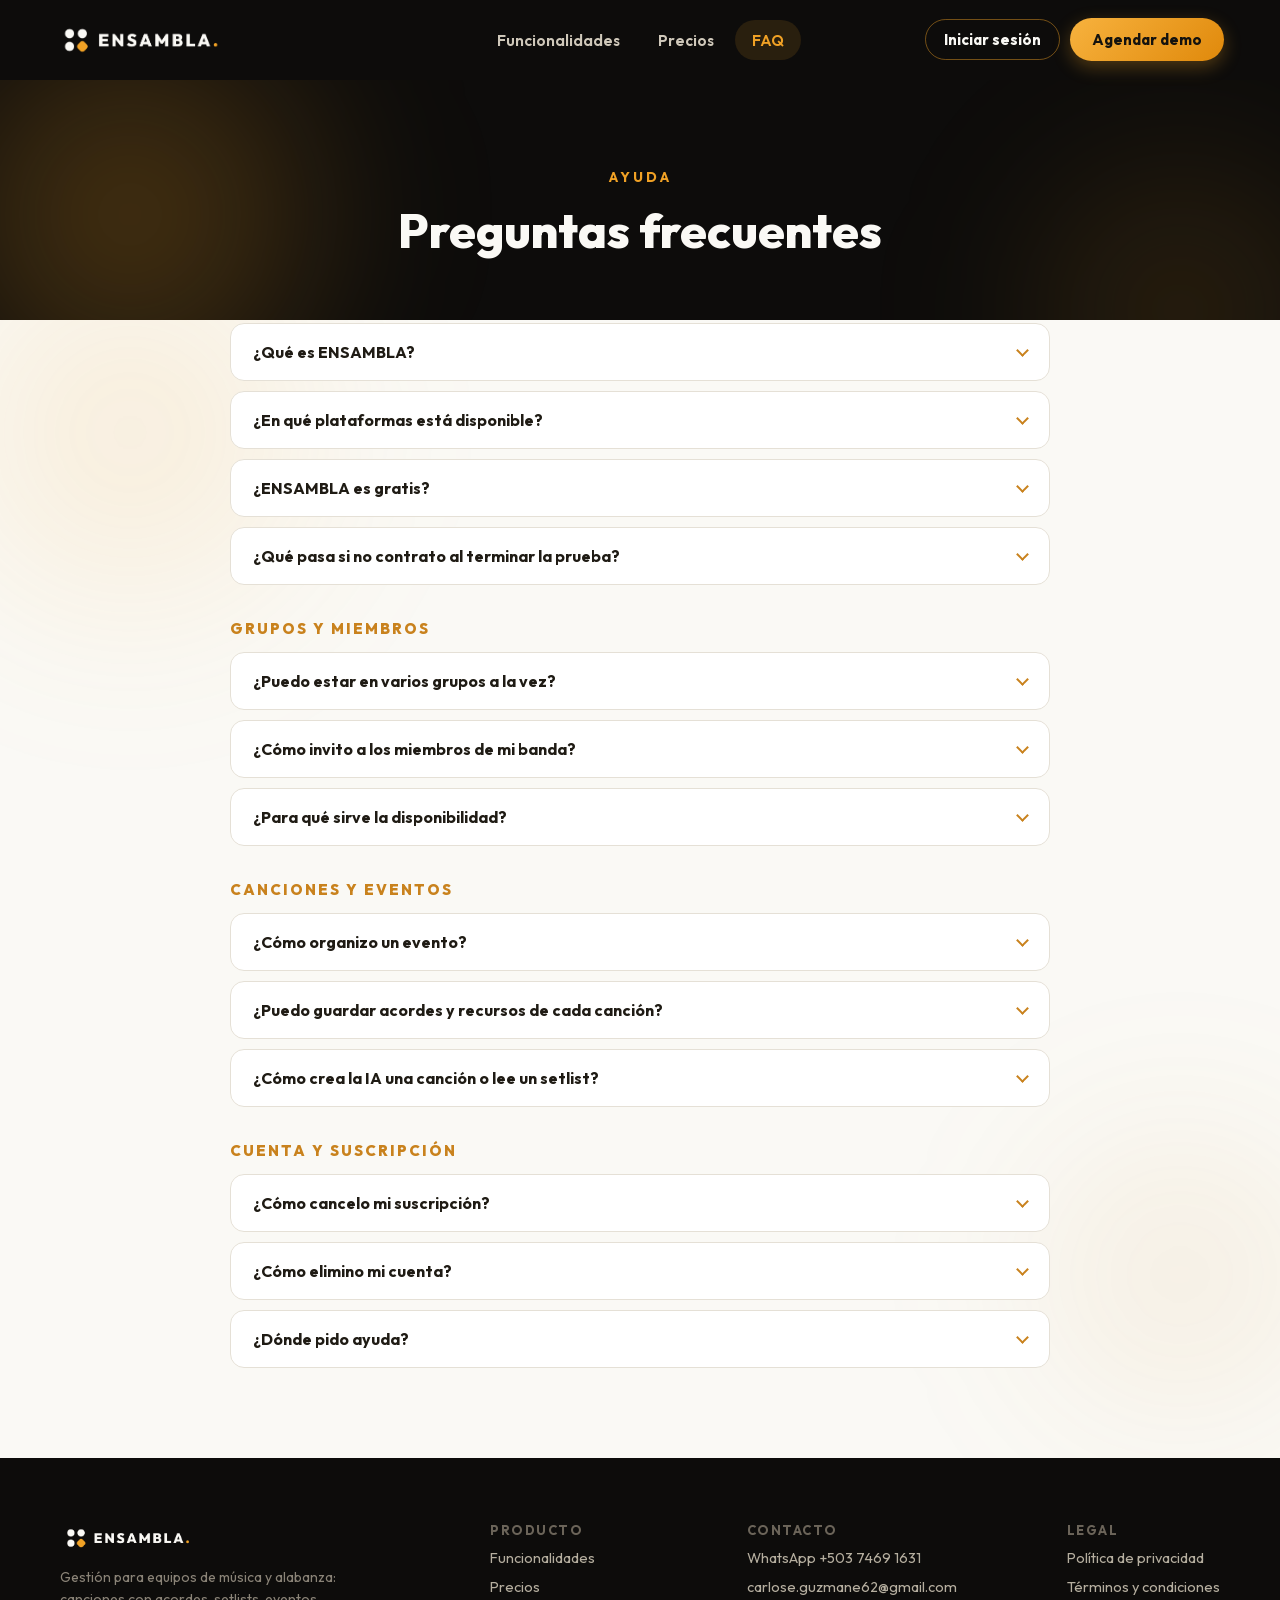
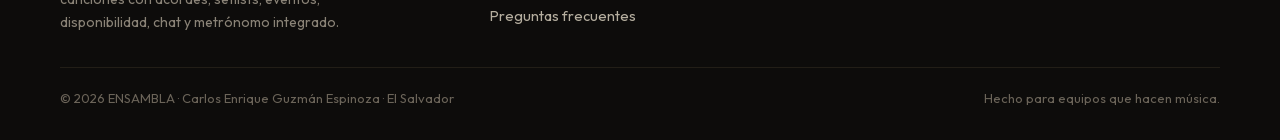
==== commit 545864f5: "Update Video" ====
--- a/faq.html
+++ b/faq.html
@@ -29,7 +29,7 @@
   <link rel="manifest" href="site.webmanifest">
 
   <link rel="preload" as="font" type="font/woff2" href="assets/fonts/outfit-latin.woff2" crossorigin>
-  <link rel="stylesheet" href="assets/css/styles.css?v=56f32c7f">
+  <link rel="stylesheet" href="assets/css/styles.css?v=ee42befc">
 
   <script type="application/ld+json">{"@context":"https://schema.org","@type":"Organization","name":"ENSAMBLA","url":"https://ensambla.vercel.app","logo":"https://ensambla.vercel.app/favicon.svg","email":"carlose.guzmane62@gmail.com","founder":"Carlos Enrique Guzmán Espinoza","areaServed":"SV","sameAs":[],"contactPoint":{"@type":"ContactPoint","contactType":"ventas","telephone":"+50374691631","availableLanguage":"es"}}</script>
   <script type="application/ld+json">{"@context":"https://schema.org","@type":"FAQPage","mainEntity":[{"@type":"Question","name":"¿Qué es ENSAMBLA?","acceptedAnswer":{"@type":"Answer","text":"La app donde tu grupo musical se organiza: canciones con acordes, listas y repertorios, eventos, ensayos, asignación de músicos e instrumentos, disponibilidad, recursos, chat interno y metrónomo."}},{"@type":"Question","name":"¿En qué plataformas está disponible?","acceptedAnswer":{"@type":"Answer","text":"iOS (App Store), Android (Google Play) y versión web. Tu cuenta y tus grupos se sincronizan entre todas."}},{"@type":"Question","name":"¿ENSAMBLA es gratis?","acceptedAnswer":{"@type":"Answer","text":"Tienes 14 días de prueba gratis, sin tarjeta. Después, cada organización contrata un plan desde Básico ($4.99/mes) hasta Professional ($34.99/mes con 5 organizaciones), según cuántas canciones, playlists, miembros y almacenamiento necesite."}},{"@type":"Question","name":"¿Qué pasa si no contrato al terminar la prueba?","acceptedAnswer":{"@type":"Answer","text":"Al vencer los 14 días necesitas un plan pago para seguir usando la organización; si no contratas, tus datos podrán eliminarse tras el vencimiento."}},{"@type":"Question","name":"¿Puedo estar en varios grupos a la vez?","acceptedAnswer":{"@type":"Answer","text":"Sí. ENSAMBLA es multi-organización: puedes crear o pertenecer a varios grupos y cambiar entre ellos sin cerrar sesión."}},{"@type":"Question","name":"¿Cómo invito a los miembros de mi banda?","acceptedAnswer":{"@type":"Answer","text":"Desde la gestión de miembros de tu grupo, envía la invitación; cada músico crea su cuenta (correo o Google/Apple) y queda dentro con su perfil e instrumentos."}},{"@type":"Question","name":"¿Para qué sirve la disponibilidad?","acceptedAnswer":{"@type":"Answer","text":"Cada miembro marca cuándo puede tocar o ensayar. Al agendar un evento, ves quién está disponible antes de asignar músicos."}},{"@type":"Question","name":"¿Cómo organizo un evento?","acceptedAnswer":{"@type":"Answer","text":"Crea el evento en el calendario, asígnale una lista de canciones, define los instrumentos y elige quién toca cada uno. Todos los asignados ven su parte."}},{"@type":"Question","name":"¿Puedo guardar acordes y recursos de cada canción?","acceptedAnswer":{"@type":"Answer","text":"Sí. Cada canción guarda sus acordes y admite recursos: letras, partituras, pistas y archivos disponibles para todo el grupo."}},{"@type":"Question","name":"¿Cómo crea la IA una canción o lee un setlist?","acceptedAnswer":{"@type":"Answer","text":"Escribe el título y la IA (Google Gemini) genera acordes, secciones, tono, BPM y etiquetas — nunca inventa letra. También puede digitalizar un setlist desde una foto."}},{"@type":"Question","name":"¿Cómo cancelo mi suscripción?","acceptedAnswer":{"@type":"Answer","text":"Desde la configuración de suscripciones de tu App Store o Google Play, al menos 24 horas antes de la renovación."}},{"@type":"Question","name":"¿Cómo elimino mi cuenta?","acceptedAnswer":{"@type":"Answer","text":"Desde tu perfil en la app, o escribiéndonos al correo de soporte."}},{"@type":"Question","name":"¿Dónde pido ayuda?","acceptedAnswer":{"@type":"Answer","text":"Escríbenos por WhatsApp o a carlose.guzmane62@gmail.com. Respondemos lo antes posible."}}]}</script>
@@ -41,13 +41,17 @@
   <header class="nav">
   <a class="nav__brand" href="index.html" title="ENSAMBLA — inicio"><img class="nav__logo-img" src="assets/brand/logo-completo-oscuro.png" alt="ENSAMBLA" width="1573" height="370"></a>
   <button class="nav__toggle" aria-label="Abrir menú" aria-expanded="false" aria-controls="nav-menu"><span></span><span></span><span></span></button>
-  <nav class="nav__links" id="nav-menu" aria-label="Principal">
-    <a class="nav__link" href="index.html#funcionalidades">Funcionalidades</a>
-    <a class="nav__link" href="precios.html">Precios</a>
-    <a class="nav__link" href="faq.html" aria-current="page">FAQ</a>
-    <a class="nav__login" href="https://studio.ensambla.app" title="Iniciar sesión en ENSAMBLA">Iniciar sesión</a>
-    <a class="nav__cta" href="https://wa.me/50374691631?text=Hola%2C%20quiero%20agendar%20una%20demo%20de%20ENSAMBLA" target="_blank" rel="noopener" title="Agendar demo por WhatsApp">Agendar demo</a>
-  </nav>
+  <div class="nav__menu" id="nav-menu">
+    <nav class="nav__links" aria-label="Principal">
+      <a class="nav__link" href="index.html#funcionalidades">Funcionalidades</a>
+      <a class="nav__link" href="precios.html">Precios</a>
+      <a class="nav__link" href="faq.html" aria-current="page">FAQ</a>
+    </nav>
+    <div class="nav__actions">
+      <a class="nav__login" href="https://studio.ensambla.app" title="Iniciar sesión en ENSAMBLA">Iniciar sesión</a>
+      <a class="nav__cta" href="https://wa.me/50374691631?text=Hola%2C%20quiero%20agendar%20una%20demo%20de%20ENSAMBLA" target="_blank" rel="noopener" title="Agendar demo por WhatsApp">Agendar demo</a>
+    </div>
+  </div>
 </header>
 
   <div style="background: #0D0C0B; padding: clamp(56px,8vw,88px) clamp(20px,5vw,48px) clamp(40px,6vw,60px); display: flex; flex-direction: column; align-items: center; gap: 14px; text-align: center;">
@@ -178,6 +182,6 @@
     setTimeout(hide, 4000);
   })();
 </script>
-<script src="assets/js/enhance.js?v=56f32c7f" defer></script>
+<script src="assets/js/enhance.js?v=ee42befc" defer></script>
 </body>
 </html>
--- a/assets/css/styles.css
+++ b/assets/css/styles.css
@@ -44,7 +44,7 @@
 /* ===== Navbar (moderno) ===== */
 .nav {
   position: sticky; top: 0; z-index: 100;
-  display: flex; align-items: center; justify-content: space-between;
+  display: grid; grid-template-columns: 1fr auto 1fr; align-items: center;
   gap: 20px; padding: 18px clamp(20px, 5vw, 56px);
   background: #0D0C0B; /* mismo tono que el hero → se funde, sin franja gris */
   border-bottom: 1px solid transparent;
@@ -59,7 +59,10 @@
   box-shadow: 0 10px 34px rgba(0, 0, 0, 0.38);
   border-bottom-color: rgba(240, 161, 37, 0.16);
 }
-.nav__brand { display: flex; align-items: center; text-decoration: none; }
+.nav__brand { display: flex; align-items: center; text-decoration: none; justify-self: start; }
+/* 3 columnas: logo (izq) · opciones (centro) · botones (der) */
+.nav__menu { display: contents; }
+.nav__actions { justify-self: end; display: flex; align-items: center; gap: 10px; }
 .nav__brand:hover { opacity: 1; }
 .brand-dot { color: #F0A125; }
 .brand-mark { display: block; flex: none; }
@@ -67,7 +70,7 @@
 .nav--scrolled .nav__logo-img { height: 32px; }
 .footer__logo-img { height: 32px; width: auto; display: block; }
 
-.nav__links { display: flex; align-items: center; gap: 4px; }
+.nav__links { display: flex; align-items: center; gap: 4px; justify-self: center; }
 .nav__link {
   position: relative; color: #CFC8BA; text-decoration: none; font-weight: 600; font-size: 15.5px;
   padding: 10px 17px; border-radius: 999px;
@@ -76,7 +79,6 @@
 .nav__link:hover { color: #FAF9F5; background: rgba(255, 255, 255, .07); opacity: 1; }
 .nav__link[aria-current="page"] { color: #F0A125; background: rgba(240, 161, 37, .12); }
 .nav__cta {
-  margin-left: 8px;
   background: linear-gradient(135deg, #F7B23E, #E0890B);
   color: #14120E; font-weight: 700; font-size: 15px;
   padding: 12px 22px; border-radius: 999px; text-decoration: none; white-space: nowrap;
@@ -85,7 +87,7 @@
 }
 .nav__cta:hover { transform: translateY(-1px); box-shadow: 0 12px 30px rgba(240, 161, 37, .48); opacity: 1; }
 .nav__login {
-  margin-left: 6px; color: #FAF9F5; text-decoration: none; font-weight: 700; font-size: 15px;
+  color: #FAF9F5; text-decoration: none; font-weight: 700; font-size: 15px;
   padding: 10px 18px; border-radius: 999px; border: 1.5px solid rgba(240, 161, 37, .45);
   white-space: nowrap; transition: background .2s ease, border-color .2s ease;
 }
@@ -95,7 +97,7 @@
 .nav__toggle { display: none; }
 
 @media (max-width: 768px) {
-  .nav { padding: 14px 20px; }
+  .nav { display: flex; justify-content: space-between; padding: 14px 20px; }
   .nav--scrolled { padding-top: 11px; padding-bottom: 11px; }
   .nav__toggle {
     display: flex; flex-direction: column; justify-content: center; gap: 5px;
@@ -108,9 +110,9 @@
   .nav.open .nav__toggle span:nth-child(2) { opacity: 0; }
   .nav.open .nav__toggle span:nth-child(3) { transform: translateY(-7px) rotate(-45deg); }
 
-  .nav__links {
+  .nav__menu {
     position: absolute; top: 100%; left: 12px; right: 12px;
-    flex-direction: column; align-items: stretch; gap: 6px;
+    display: flex; flex-direction: column; align-items: stretch; gap: 6px;
     padding: 14px; margin-top: 8px; border-radius: 20px;
     background: rgba(20, 18, 14, .97);
     backdrop-filter: blur(18px); -webkit-backdrop-filter: blur(18px);
@@ -120,11 +122,16 @@
     opacity: 0; visibility: hidden; pointer-events: none;
     transition: opacity .25s ease, transform .25s ease, visibility .25s;
   }
-  .nav.open .nav__links { opacity: 1; visibility: visible; pointer-events: auto; transform: translateY(0) scale(1); }
+  .nav.open .nav__menu { opacity: 1; visibility: visible; pointer-events: auto; transform: translateY(0) scale(1); }
+  .nav__links { flex-direction: column; align-items: stretch; gap: 6px; }
+  .nav__actions {
+    display: flex; flex-direction: column; align-items: stretch; gap: 8px;
+    margin-top: 6px; padding-top: 12px; border-top: 1px solid rgba(240, 161, 37, .14);
+  }
   .nav__link { padding: 14px 16px; font-size: 16px; }
   .nav__link[aria-current="page"] { background: rgba(240, 161, 37, .14); }
-  .nav__login { margin: 6px 0 0; text-align: center; padding: 14px; }
-  .nav__cta { margin: 6px 0 0; text-align: center; padding: 15px; }
+  .nav__login { text-align: center; padding: 14px; }
+  .nav__cta { text-align: center; padding: 15px; }
 }
 
 /* ===== Footer ===== */
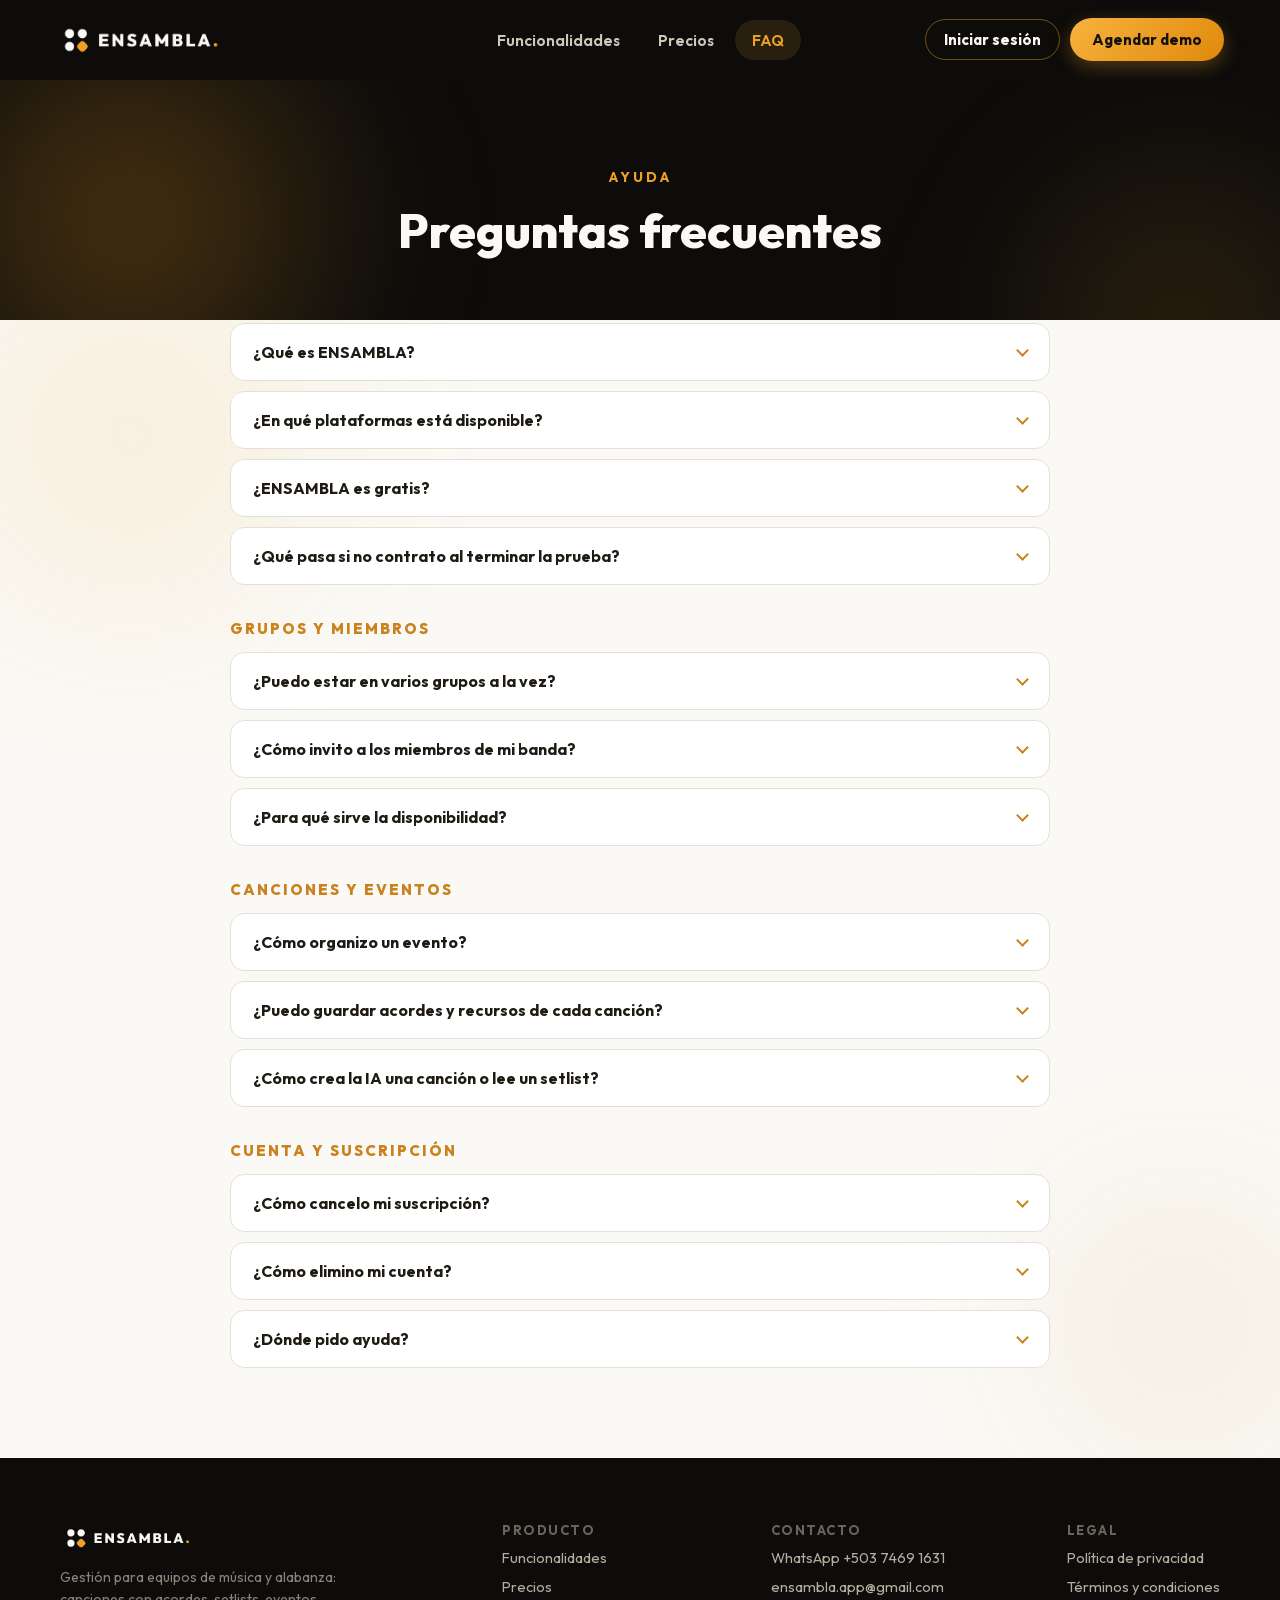
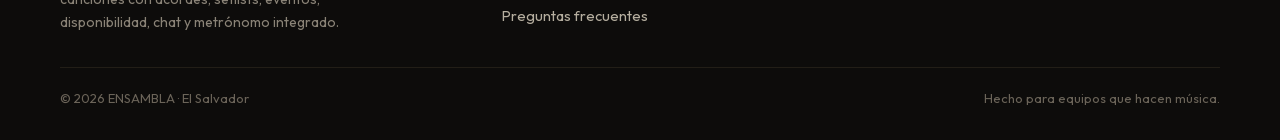
==== commit 982d98f3: "Carlos Update" ====
--- a/faq.html
+++ b/faq.html
@@ -31,8 +31,8 @@
   <link rel="preload" as="font" type="font/woff2" href="assets/fonts/outfit-latin.woff2" crossorigin>
   <link rel="stylesheet" href="assets/css/styles.css?v=ee42befc">
 
-  <script type="application/ld+json">{"@context":"https://schema.org","@type":"Organization","name":"ENSAMBLA","url":"https://ensambla.vercel.app","logo":"https://ensambla.vercel.app/favicon.svg","email":"carlose.guzmane62@gmail.com","founder":"Carlos Enrique Guzmán Espinoza","areaServed":"SV","sameAs":[],"contactPoint":{"@type":"ContactPoint","contactType":"ventas","telephone":"+50374691631","availableLanguage":"es"}}</script>
-  <script type="application/ld+json">{"@context":"https://schema.org","@type":"FAQPage","mainEntity":[{"@type":"Question","name":"¿Qué es ENSAMBLA?","acceptedAnswer":{"@type":"Answer","text":"La app donde tu grupo musical se organiza: canciones con acordes, listas y repertorios, eventos, ensayos, asignación de músicos e instrumentos, disponibilidad, recursos, chat interno y metrónomo."}},{"@type":"Question","name":"¿En qué plataformas está disponible?","acceptedAnswer":{"@type":"Answer","text":"iOS (App Store), Android (Google Play) y versión web. Tu cuenta y tus grupos se sincronizan entre todas."}},{"@type":"Question","name":"¿ENSAMBLA es gratis?","acceptedAnswer":{"@type":"Answer","text":"Tienes 14 días de prueba gratis, sin tarjeta. Después, cada organización contrata un plan desde Básico ($4.99/mes) hasta Professional ($34.99/mes con 5 organizaciones), según cuántas canciones, playlists, miembros y almacenamiento necesite."}},{"@type":"Question","name":"¿Qué pasa si no contrato al terminar la prueba?","acceptedAnswer":{"@type":"Answer","text":"Al vencer los 14 días necesitas un plan pago para seguir usando la organización; si no contratas, tus datos podrán eliminarse tras el vencimiento."}},{"@type":"Question","name":"¿Puedo estar en varios grupos a la vez?","acceptedAnswer":{"@type":"Answer","text":"Sí. ENSAMBLA es multi-organización: puedes crear o pertenecer a varios grupos y cambiar entre ellos sin cerrar sesión."}},{"@type":"Question","name":"¿Cómo invito a los miembros de mi banda?","acceptedAnswer":{"@type":"Answer","text":"Desde la gestión de miembros de tu grupo, envía la invitación; cada músico crea su cuenta (correo o Google/Apple) y queda dentro con su perfil e instrumentos."}},{"@type":"Question","name":"¿Para qué sirve la disponibilidad?","acceptedAnswer":{"@type":"Answer","text":"Cada miembro marca cuándo puede tocar o ensayar. Al agendar un evento, ves quién está disponible antes de asignar músicos."}},{"@type":"Question","name":"¿Cómo organizo un evento?","acceptedAnswer":{"@type":"Answer","text":"Crea el evento en el calendario, asígnale una lista de canciones, define los instrumentos y elige quién toca cada uno. Todos los asignados ven su parte."}},{"@type":"Question","name":"¿Puedo guardar acordes y recursos de cada canción?","acceptedAnswer":{"@type":"Answer","text":"Sí. Cada canción guarda sus acordes y admite recursos: letras, partituras, pistas y archivos disponibles para todo el grupo."}},{"@type":"Question","name":"¿Cómo crea la IA una canción o lee un setlist?","acceptedAnswer":{"@type":"Answer","text":"Escribe el título y la IA (Google Gemini) genera acordes, secciones, tono, BPM y etiquetas — nunca inventa letra. También puede digitalizar un setlist desde una foto."}},{"@type":"Question","name":"¿Cómo cancelo mi suscripción?","acceptedAnswer":{"@type":"Answer","text":"Desde la configuración de suscripciones de tu App Store o Google Play, al menos 24 horas antes de la renovación."}},{"@type":"Question","name":"¿Cómo elimino mi cuenta?","acceptedAnswer":{"@type":"Answer","text":"Desde tu perfil en la app, o escribiéndonos al correo de soporte."}},{"@type":"Question","name":"¿Dónde pido ayuda?","acceptedAnswer":{"@type":"Answer","text":"Escríbenos por WhatsApp o a carlose.guzmane62@gmail.com. Respondemos lo antes posible."}}]}</script>
+  <script type="application/ld+json">{"@context":"https://schema.org","@type":"Organization","name":"ENSAMBLA","url":"https://ensambla.vercel.app","logo":"https://ensambla.vercel.app/favicon.svg","email":"ensambla.app@gmail.com","areaServed":"SV","sameAs":[],"contactPoint":{"@type":"ContactPoint","contactType":"ventas","telephone":"+50374691631","availableLanguage":"es"}}</script>
+  <script type="application/ld+json">{"@context":"https://schema.org","@type":"FAQPage","mainEntity":[{"@type":"Question","name":"¿Qué es ENSAMBLA?","acceptedAnswer":{"@type":"Answer","text":"La app donde tu grupo musical se organiza: canciones con acordes, listas y repertorios, eventos, ensayos, asignación de músicos e instrumentos, disponibilidad, recursos, chat interno y metrónomo."}},{"@type":"Question","name":"¿En qué plataformas está disponible?","acceptedAnswer":{"@type":"Answer","text":"iOS (App Store), Android (Google Play) y versión web. Tu cuenta y tus grupos se sincronizan entre todas."}},{"@type":"Question","name":"¿ENSAMBLA es gratis?","acceptedAnswer":{"@type":"Answer","text":"Tienes 14 días de prueba gratis, sin tarjeta. Después, cada organización contrata un plan desde Básico ($4.99/mes) hasta Professional ($34.99/mes con 5 organizaciones), según cuántas canciones, playlists, miembros y almacenamiento necesite."}},{"@type":"Question","name":"¿Qué pasa si no contrato al terminar la prueba?","acceptedAnswer":{"@type":"Answer","text":"Al vencer los 14 días necesitas un plan pago para seguir usando la organización; si no contratas, tus datos podrán eliminarse tras el vencimiento."}},{"@type":"Question","name":"¿Puedo estar en varios grupos a la vez?","acceptedAnswer":{"@type":"Answer","text":"Sí. ENSAMBLA es multi-organización: puedes crear o pertenecer a varios grupos y cambiar entre ellos sin cerrar sesión."}},{"@type":"Question","name":"¿Cómo invito a los miembros de mi banda?","acceptedAnswer":{"@type":"Answer","text":"Desde la gestión de miembros de tu grupo, envía la invitación; cada músico crea su cuenta (correo o Google/Apple) y queda dentro con su perfil e instrumentos."}},{"@type":"Question","name":"¿Para qué sirve la disponibilidad?","acceptedAnswer":{"@type":"Answer","text":"Cada miembro marca cuándo puede tocar o ensayar. Al agendar un evento, ves quién está disponible antes de asignar músicos."}},{"@type":"Question","name":"¿Cómo organizo un evento?","acceptedAnswer":{"@type":"Answer","text":"Crea el evento en el calendario, asígnale una lista de canciones, define los instrumentos y elige quién toca cada uno. Todos los asignados ven su parte."}},{"@type":"Question","name":"¿Puedo guardar acordes y recursos de cada canción?","acceptedAnswer":{"@type":"Answer","text":"Sí. Cada canción guarda sus acordes y admite recursos: letras, partituras, pistas y archivos disponibles para todo el grupo."}},{"@type":"Question","name":"¿Cómo crea la IA una canción o lee un setlist?","acceptedAnswer":{"@type":"Answer","text":"Escribe el título y la IA (Google Gemini) genera acordes, secciones, tono, BPM y etiquetas — nunca inventa letra. También puede digitalizar un setlist desde una foto."}},{"@type":"Question","name":"¿Cómo cancelo mi suscripción?","acceptedAnswer":{"@type":"Answer","text":"Desde la configuración de suscripciones de tu App Store o Google Play, al menos 24 horas antes de la renovación."}},{"@type":"Question","name":"¿Cómo elimino mi cuenta?","acceptedAnswer":{"@type":"Answer","text":"Desde tu perfil en la app, o escribiéndonos al correo de soporte."}},{"@type":"Question","name":"¿Dónde pido ayuda?","acceptedAnswer":{"@type":"Answer","text":"Escríbenos por WhatsApp o a ensambla.app@gmail.com. Respondemos lo antes posible."}}]}</script>
 </head>
 <body>
 <div id="loader" role="status" aria-live="polite" aria-label="Cargando ENSAMBLA"><svg class="loader-mark" viewBox="0 0 120 120" aria-hidden="true"><circle cx="24" cy="24" r="10" fill="#FAF9F5"/><circle cx="60" cy="24" r="10" fill="#FAF9F5"/><circle cx="24" cy="60" r="10" fill="#FAF9F5"/><rect x="46" y="46" width="26" height="26" rx="8" fill="#F0A125" transform="rotate(45 60 60)"/></svg></div>
@@ -133,7 +133,7 @@
 </details>
           <details style="background:#FFFFFF; border:1px solid #E5E0D6; border-radius:14px; padding:0; overflow:hidden;">
   <summary style="font-family:'Outfit'; font-weight:700; font-size:16px; color:#1F1B14; padding:18px 22px; cursor:pointer; list-style:none;">¿Dónde pido ayuda?</summary>
-  <div style="font-family:'Outfit'; font-size:14.5px; line-height:1.65; color:#6B6459; padding:0 22px 18px;">Escríbenos por WhatsApp o a carlose.guzmane62@gmail.com. Respondemos lo antes posible.</div>
+  <div style="font-family:'Outfit'; font-size:14.5px; line-height:1.65; color:#6B6459; padding:0 22px 18px;">Escríbenos por WhatsApp o a ensambla.app@gmail.com. Respondemos lo antes posible.</div>
 </details>
         </div>
       </div>
@@ -156,7 +156,7 @@
     <div class="footer__col">
       <span class="footer__title">Contacto</span>
       <a class="footer__link" href="https://wa.me/50374691631?text=Hola%2C%20quiero%20saber%20m%C3%A1s%20de%20ENSAMBLA" target="_blank" rel="noopener">WhatsApp +503 7469 1631</a>
-      <a class="footer__link" href="mailto:carlose.guzmane62@gmail.com">carlose.guzmane62@gmail.com</a>
+      <a class="footer__link" href="mailto:ensambla.app@gmail.com">ensambla.app@gmail.com</a>
     </div>
     <div class="footer__col">
       <span class="footer__title">Legal</span>
@@ -165,7 +165,7 @@
     </div>
   </div>
   <div class="footer__bottom">
-    <span>&copy; 2026 ENSAMBLA · Carlos Enrique Guzmán Espinoza · El Salvador</span>
+    <span>&copy; 2026 ENSAMBLA · El Salvador</span>
     <span>Hecho para equipos que hacen música.</span>
   </div>
 </footer>
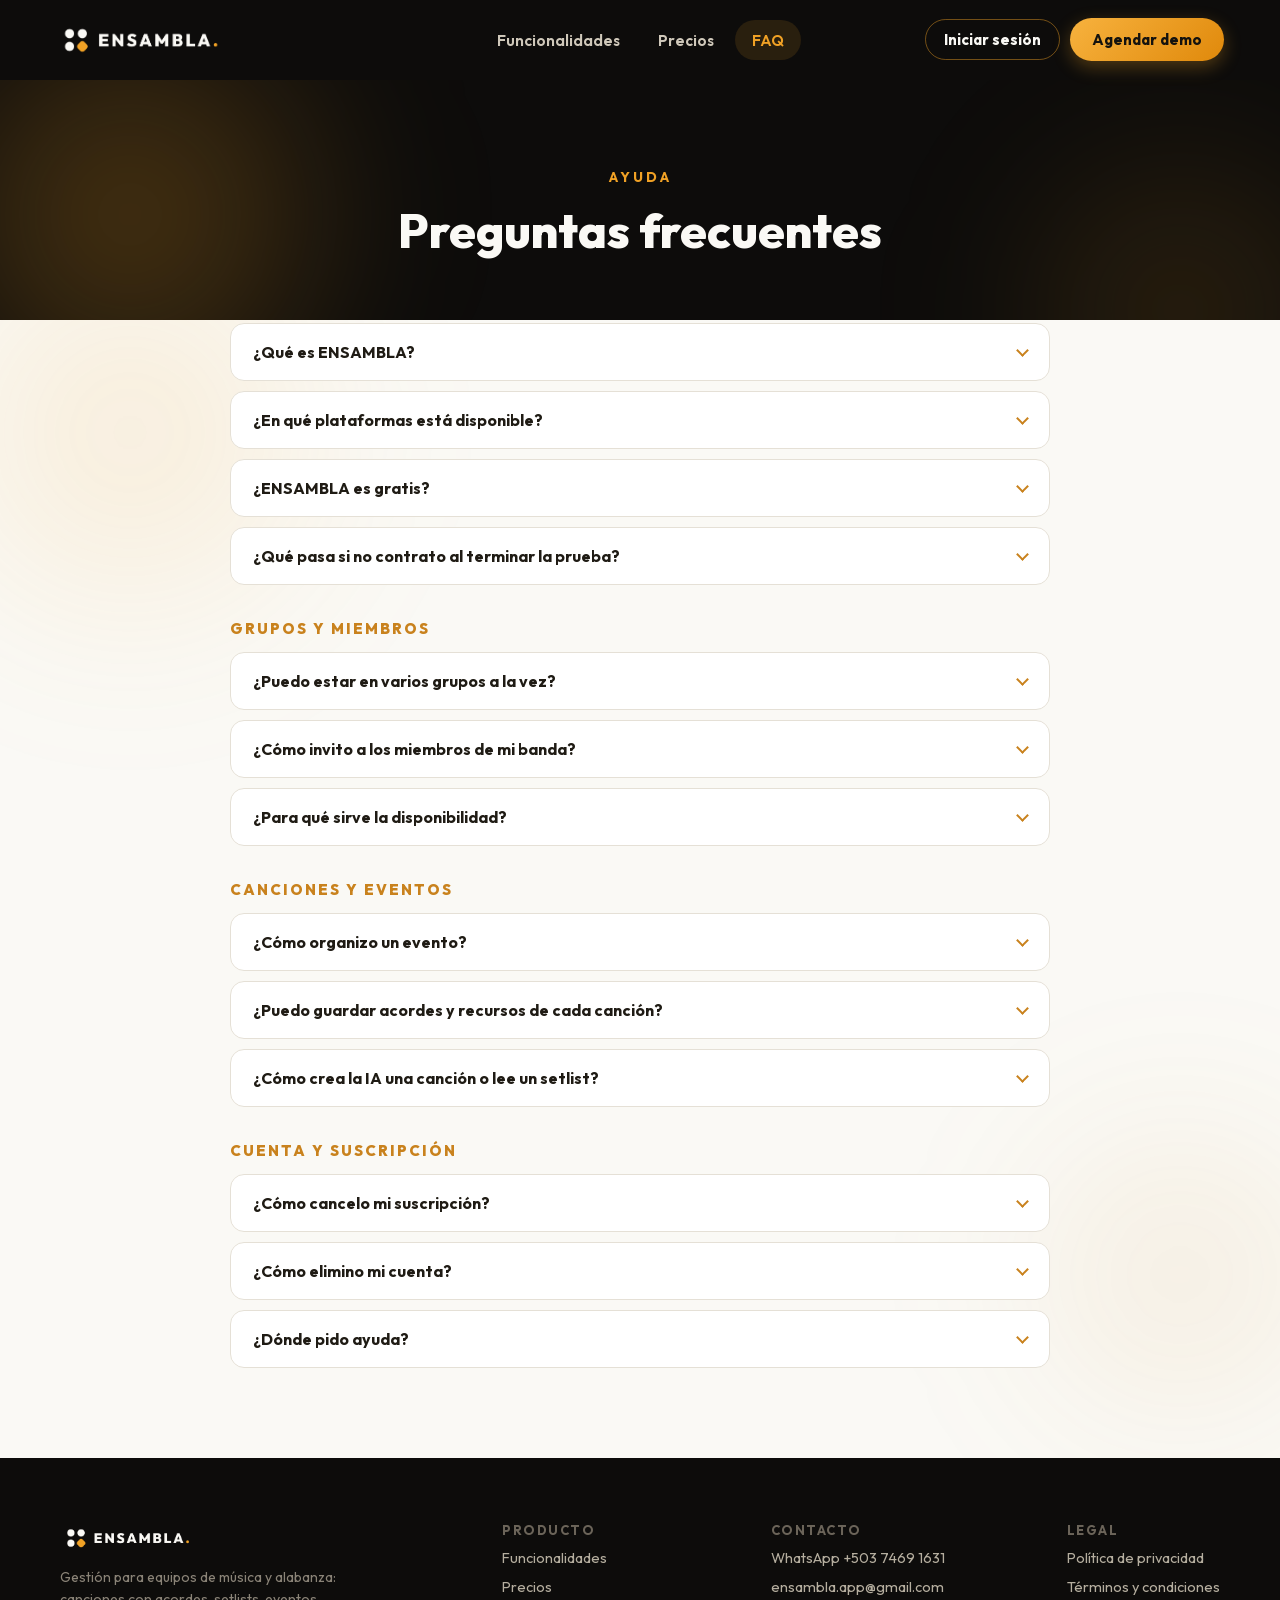
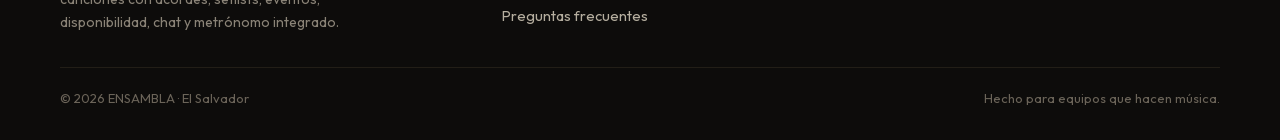
==== commit 1affd3b3: "Nuevo mapa designActualizacion imgs" ====
--- a/faq.html
+++ b/faq.html
@@ -29,7 +29,7 @@
   <link rel="manifest" href="site.webmanifest">
 
   <link rel="preload" as="font" type="font/woff2" href="assets/fonts/outfit-latin.woff2" crossorigin>
-  <link rel="stylesheet" href="assets/css/styles.css?v=ee42befc">
+  <link rel="stylesheet" href="assets/css/styles.css?v=6828d937">
 
   <script type="application/ld+json">{"@context":"https://schema.org","@type":"Organization","name":"ENSAMBLA","url":"https://ensambla.vercel.app","logo":"https://ensambla.vercel.app/favicon.svg","email":"ensambla.app@gmail.com","areaServed":"SV","sameAs":[],"contactPoint":{"@type":"ContactPoint","contactType":"ventas","telephone":"+50374691631","availableLanguage":"es"}}</script>
   <script type="application/ld+json">{"@context":"https://schema.org","@type":"FAQPage","mainEntity":[{"@type":"Question","name":"¿Qué es ENSAMBLA?","acceptedAnswer":{"@type":"Answer","text":"La app donde tu grupo musical se organiza: canciones con acordes, listas y repertorios, eventos, ensayos, asignación de músicos e instrumentos, disponibilidad, recursos, chat interno y metrónomo."}},{"@type":"Question","name":"¿En qué plataformas está disponible?","acceptedAnswer":{"@type":"Answer","text":"iOS (App Store), Android (Google Play) y versión web. Tu cuenta y tus grupos se sincronizan entre todas."}},{"@type":"Question","name":"¿ENSAMBLA es gratis?","acceptedAnswer":{"@type":"Answer","text":"Tienes 14 días de prueba gratis, sin tarjeta. Después, cada organización contrata un plan desde Básico ($4.99/mes) hasta Professional ($34.99/mes con 5 organizaciones), según cuántas canciones, playlists, miembros y almacenamiento necesite."}},{"@type":"Question","name":"¿Qué pasa si no contrato al terminar la prueba?","acceptedAnswer":{"@type":"Answer","text":"Al vencer los 14 días necesitas un plan pago para seguir usando la organización; si no contratas, tus datos podrán eliminarse tras el vencimiento."}},{"@type":"Question","name":"¿Puedo estar en varios grupos a la vez?","acceptedAnswer":{"@type":"Answer","text":"Sí. ENSAMBLA es multi-organización: puedes crear o pertenecer a varios grupos y cambiar entre ellos sin cerrar sesión."}},{"@type":"Question","name":"¿Cómo invito a los miembros de mi banda?","acceptedAnswer":{"@type":"Answer","text":"Desde la gestión de miembros de tu grupo, envía la invitación; cada músico crea su cuenta (correo o Google/Apple) y queda dentro con su perfil e instrumentos."}},{"@type":"Question","name":"¿Para qué sirve la disponibilidad?","acceptedAnswer":{"@type":"Answer","text":"Cada miembro marca cuándo puede tocar o ensayar. Al agendar un evento, ves quién está disponible antes de asignar músicos."}},{"@type":"Question","name":"¿Cómo organizo un evento?","acceptedAnswer":{"@type":"Answer","text":"Crea el evento en el calendario, asígnale una lista de canciones, define los instrumentos y elige quién toca cada uno. Todos los asignados ven su parte."}},{"@type":"Question","name":"¿Puedo guardar acordes y recursos de cada canción?","acceptedAnswer":{"@type":"Answer","text":"Sí. Cada canción guarda sus acordes y admite recursos: letras, partituras, pistas y archivos disponibles para todo el grupo."}},{"@type":"Question","name":"¿Cómo crea la IA una canción o lee un setlist?","acceptedAnswer":{"@type":"Answer","text":"Escribe el título y la IA (Google Gemini) genera acordes, secciones, tono, BPM y etiquetas — nunca inventa letra. También puede digitalizar un setlist desde una foto."}},{"@type":"Question","name":"¿Cómo cancelo mi suscripción?","acceptedAnswer":{"@type":"Answer","text":"Desde la configuración de suscripciones de tu App Store o Google Play, al menos 24 horas antes de la renovación."}},{"@type":"Question","name":"¿Cómo elimino mi cuenta?","acceptedAnswer":{"@type":"Answer","text":"Desde tu perfil en la app, o escribiéndonos al correo de soporte."}},{"@type":"Question","name":"¿Dónde pido ayuda?","acceptedAnswer":{"@type":"Answer","text":"Escríbenos por WhatsApp o a ensambla.app@gmail.com. Respondemos lo antes posible."}}]}</script>
@@ -182,6 +182,6 @@
     setTimeout(hide, 4000);
   })();
 </script>
-<script src="assets/js/enhance.js?v=ee42befc" defer></script>
+<script src="assets/js/enhance.js?v=6828d937" defer></script>
 </body>
 </html>
--- a/assets/css/styles.css
+++ b/assets/css/styles.css
@@ -222,6 +222,58 @@
 /* ===== Tilt 3D (tarjetas) ===== */
 .reveal-grid > *, .tcard { transform-style: preserve-3d; }
 
+/* ===== Selector interactivo (modo en vivo) ===== */
+.iselect {
+  display: flex; gap: 10px; width: 100%; max-width: 960px; height: clamp(360px, 52vw, 460px);
+}
+.iselect__panel {
+  position: relative; flex: 1 1 0%; min-width: 56px;
+  border-radius: 18px; overflow: hidden; cursor: pointer;
+  background-size: cover; background-position: center;
+  border: 2px solid #292929; background-color: #18181b;
+  box-shadow: 0 10px 30px rgba(0,0,0,.35);
+  transition: flex .65s cubic-bezier(.22,.61,.36,1), border-color .4s ease, box-shadow .4s ease;
+}
+.iselect__panel.is-active {
+  flex: 3.4 1 0%;
+  border-color: rgba(240,161,37,.6);
+  box-shadow: 0 24px 60px rgba(0,0,0,.5);
+}
+.iselect__panel::after {
+  content: ""; position: absolute; inset: 0; pointer-events: none;
+  background: linear-gradient(to top, rgba(0,0,0,.75) 0%, rgba(0,0,0,.25) 42%, transparent 72%);
+}
+.iselect__panel:focus-visible { outline: 3px solid #F0A125; outline-offset: 2px; }
+.iselect__label {
+  position: absolute; left: 0; right: 0; bottom: 18px; z-index: 2;
+  display: flex; align-items: center; gap: 12px; padding: 0 16px; pointer-events: none;
+}
+.iselect__icon {
+  width: 44px; height: 44px; flex: none; border-radius: 50%;
+  display: flex; align-items: center; justify-content: center; color: #F0A125;
+  background: rgba(20,18,14,.7); border: 2px solid rgba(240,161,37,.5);
+  backdrop-filter: blur(8px); -webkit-backdrop-filter: blur(8px);
+}
+.iselect__text { min-width: 0; overflow: hidden; }
+.iselect__title {
+  display: block; font-weight: 800; font-size: 18px; color: #FAF9F5; white-space: nowrap;
+  opacity: 0; transform: translateX(16px); transition: opacity .5s ease, transform .5s ease;
+}
+.iselect__sub {
+  display: block; font-size: 14px; color: #CFC8BA; white-space: nowrap;
+  opacity: 0; transform: translateX(16px); transition: opacity .5s ease .05s, transform .5s ease .05s;
+}
+.iselect__panel.is-active .iselect__title,
+.iselect__panel.is-active .iselect__sub { opacity: 1; transform: none; }
+@media (max-width: 640px) {
+  .iselect { flex-direction: column; height: auto; }
+  .iselect__panel { flex: none; height: 82px; }
+  .iselect__panel.is-active { height: clamp(280px, 62vw, 340px); flex: none; }
+}
+@media (prefers-reduced-motion: reduce) {
+  .iselect__panel, .iselect__title, .iselect__sub { transition-duration: .001ms; }
+}
+
 /* ===== Precios (tarjetas de planes) ===== */
 .pricing { max-width: 1120px; margin: 0 auto; width: 100%; }
 .pricing__toggle {
@@ -266,6 +318,11 @@
 .pcard__per { font-size: 14px; color: #8A8377; font-weight: 500; margin-left: 3px; }
 .pcard__note { font-size: 12.5px; color: #6B6459; min-height: 1.1em; }
 .pcard__fine { font-size: 11.5px; line-height: 1.45; color: #6B6459; margin-top: -4px; }
+.feat-new {
+  display: inline-block; font-size: 10px; font-weight: 800; letter-spacing: .5px;
+  color: #14120E; background: #F0A125; padding: 1px 7px; border-radius: 999px;
+  margin-left: 5px; vertical-align: middle;
+}
 .pcard__feats { list-style: none; margin: 6px 0 4px; padding: 0; display: flex; flex-direction: column; gap: 10px; }
 .pcard__feats li { position: relative; padding-left: 24px; font-size: 13.5px; line-height: 1.5; color: #C7C0B2; }
 .pcard__feats li::before {
@@ -347,11 +404,16 @@
 /* Tablet: 2 columnas animadas */
 @media (max-width: 1023px) { .tcol--lg { display: none; } }
 
-/* Móvil: sin marquee — stack en bloque, ancho completo, tarjetas sólidas */
+/* Móvil: caja con scroll interno — ~3 tarjetas a la vista, el resto se desliza en el mismo lugar */
 @media (max-width: 719px) {
   .tmarquee {
-    display: block; margin: 0; max-width: none; max-height: none; overflow: visible;
-    -webkit-mask-image: none; mask-image: none;
+    display: block; margin: 0 auto; max-width: 460px;
+    height: 74vh; max-height: 640px; min-height: 420px;
+    overflow-y: auto; overflow-x: hidden; overscroll-behavior: contain;
+    -webkit-overflow-scrolling: touch; padding: 6px 4px;
+    /* degradado sutil arriba/abajo que insinúa que hay más para deslizar */
+    -webkit-mask-image: linear-gradient(to bottom, transparent, #000 6%, #000 94%, transparent);
+            mask-image: linear-gradient(to bottom, transparent, #000 6%, #000 94%, transparent);
   }
   .tcol { display: block; width: auto; max-width: none; margin: 0; }
   .tcol__track { display: block; animation: none; }
@@ -359,16 +421,17 @@
     display: flex; width: auto; margin: 0 0 14px; padding: 22px 20px 20px;
     background: #FFFFFF; border: 1px solid #EBE3D4;
   }
-  .tq--dup { display: none; } /* oculta las copias del loop de desktop */
-  /* Solo 2 por columna (6 en total) para que el scroll no sea eterno */
-  .tcol__track > .tq:nth-child(n+3) { display: none; }
+  .tq--dup { display: none; } /* oculta las copias del loop de desktop; se ven los 12 reales */
 }
 
 @media (prefers-reduced-motion: reduce) {
   .tcol__track { animation: none; }
+  .tq--dup { display: none; }
+}
+/* solo en desktop se expande a lo alto; en móvil se conserva la caja con scroll */
+@media (prefers-reduced-motion: reduce) and (min-width: 720px) {
   .tmarquee { max-height: none; overflow: visible;
     -webkit-mask-image: none; mask-image: none; }
-  .tq--dup { display: none; }
 }
 
 /* ===== Bento grid (Funcionalidades) ===== */
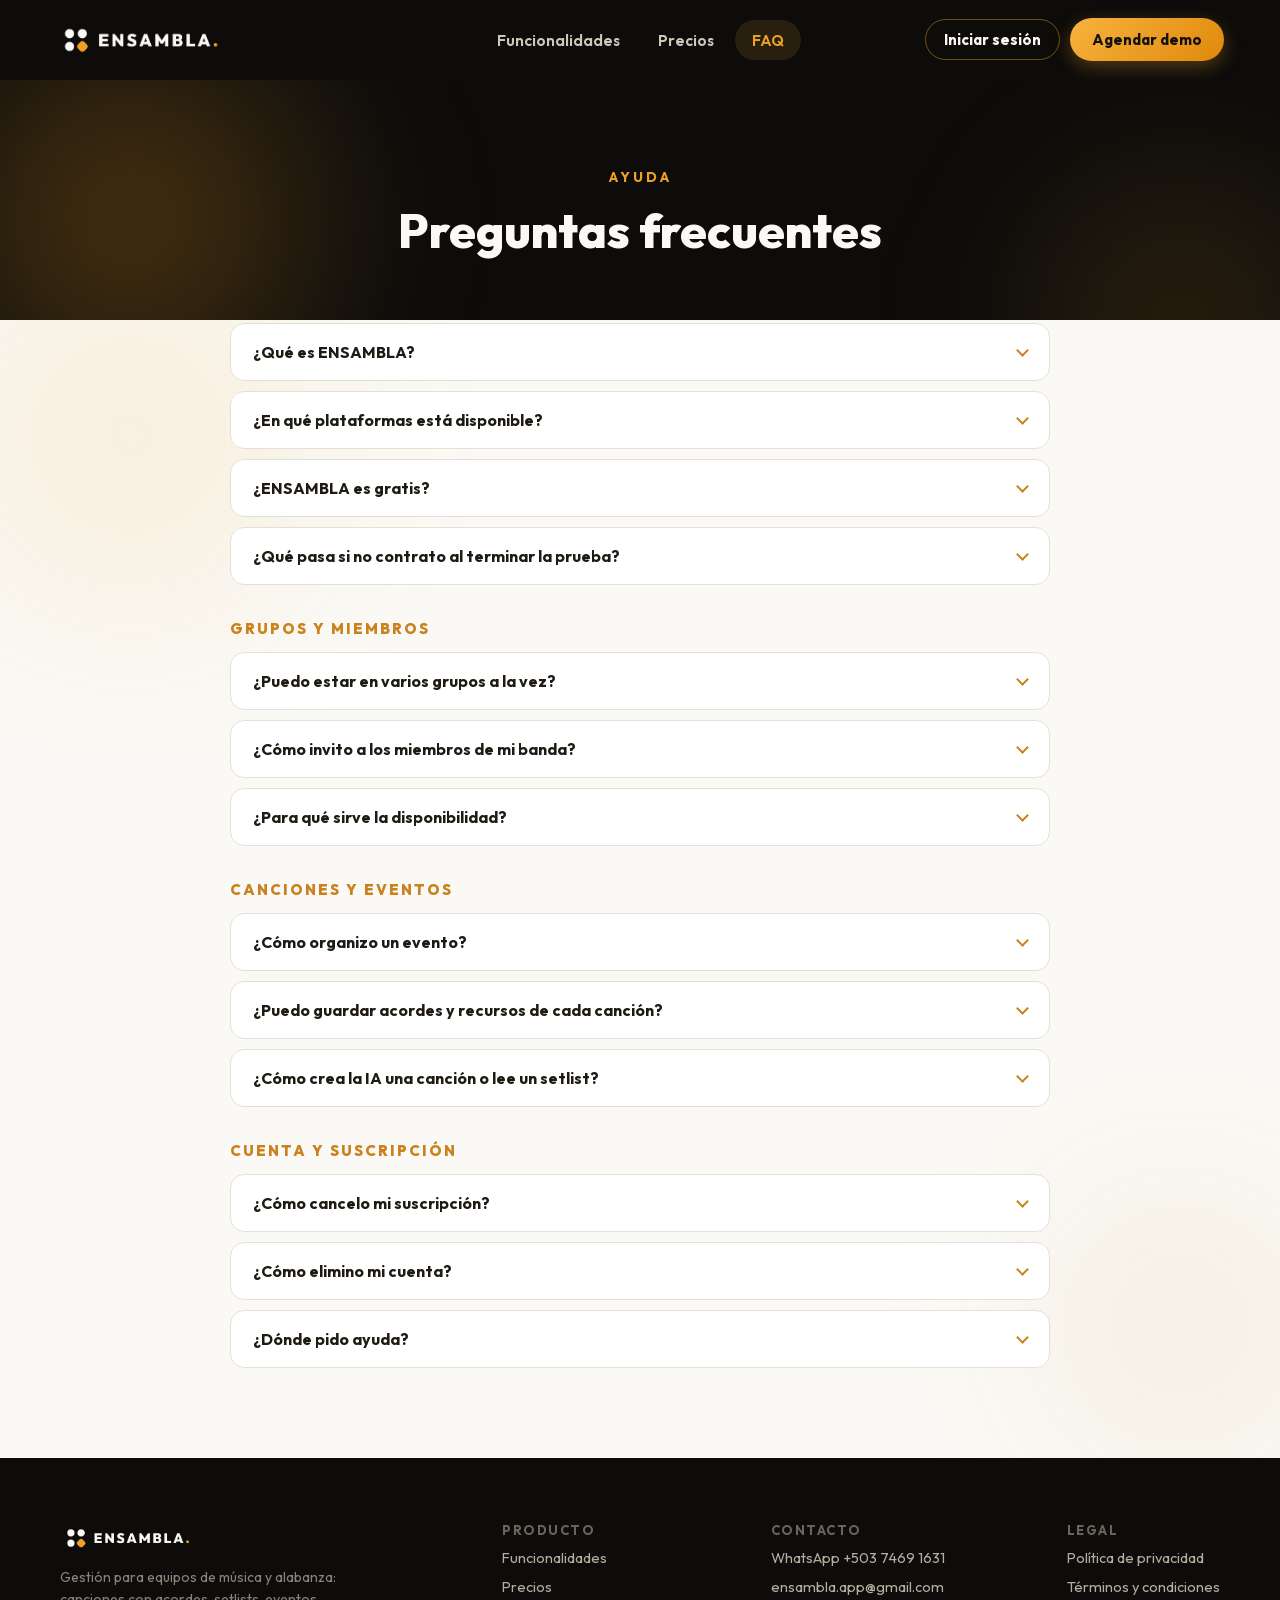
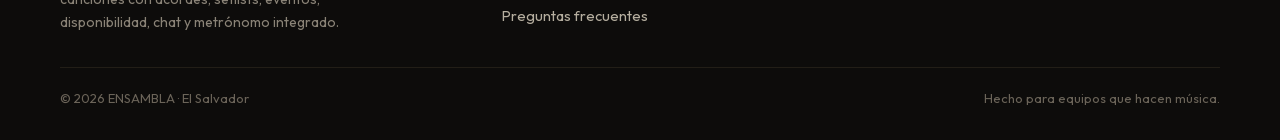
==== commit 673229b1: "Clalendar appointment" ====
--- a/faq.html
+++ b/faq.html
@@ -49,7 +49,7 @@
     </nav>
     <div class="nav__actions">
       <a class="nav__login" href="https://studio.ensambla.app" title="Iniciar sesión en ENSAMBLA">Iniciar sesión</a>
-      <a class="nav__cta" href="https://wa.me/50374691631?text=Hola%2C%20quiero%20agendar%20una%20demo%20de%20ENSAMBLA" target="_blank" rel="noopener" title="Agendar demo por WhatsApp">Agendar demo</a>
+      <a class="nav__cta" href="index.html#demo" title="Agendar una demo gratis">Agendar demo</a>
     </div>
   </div>
 </header>
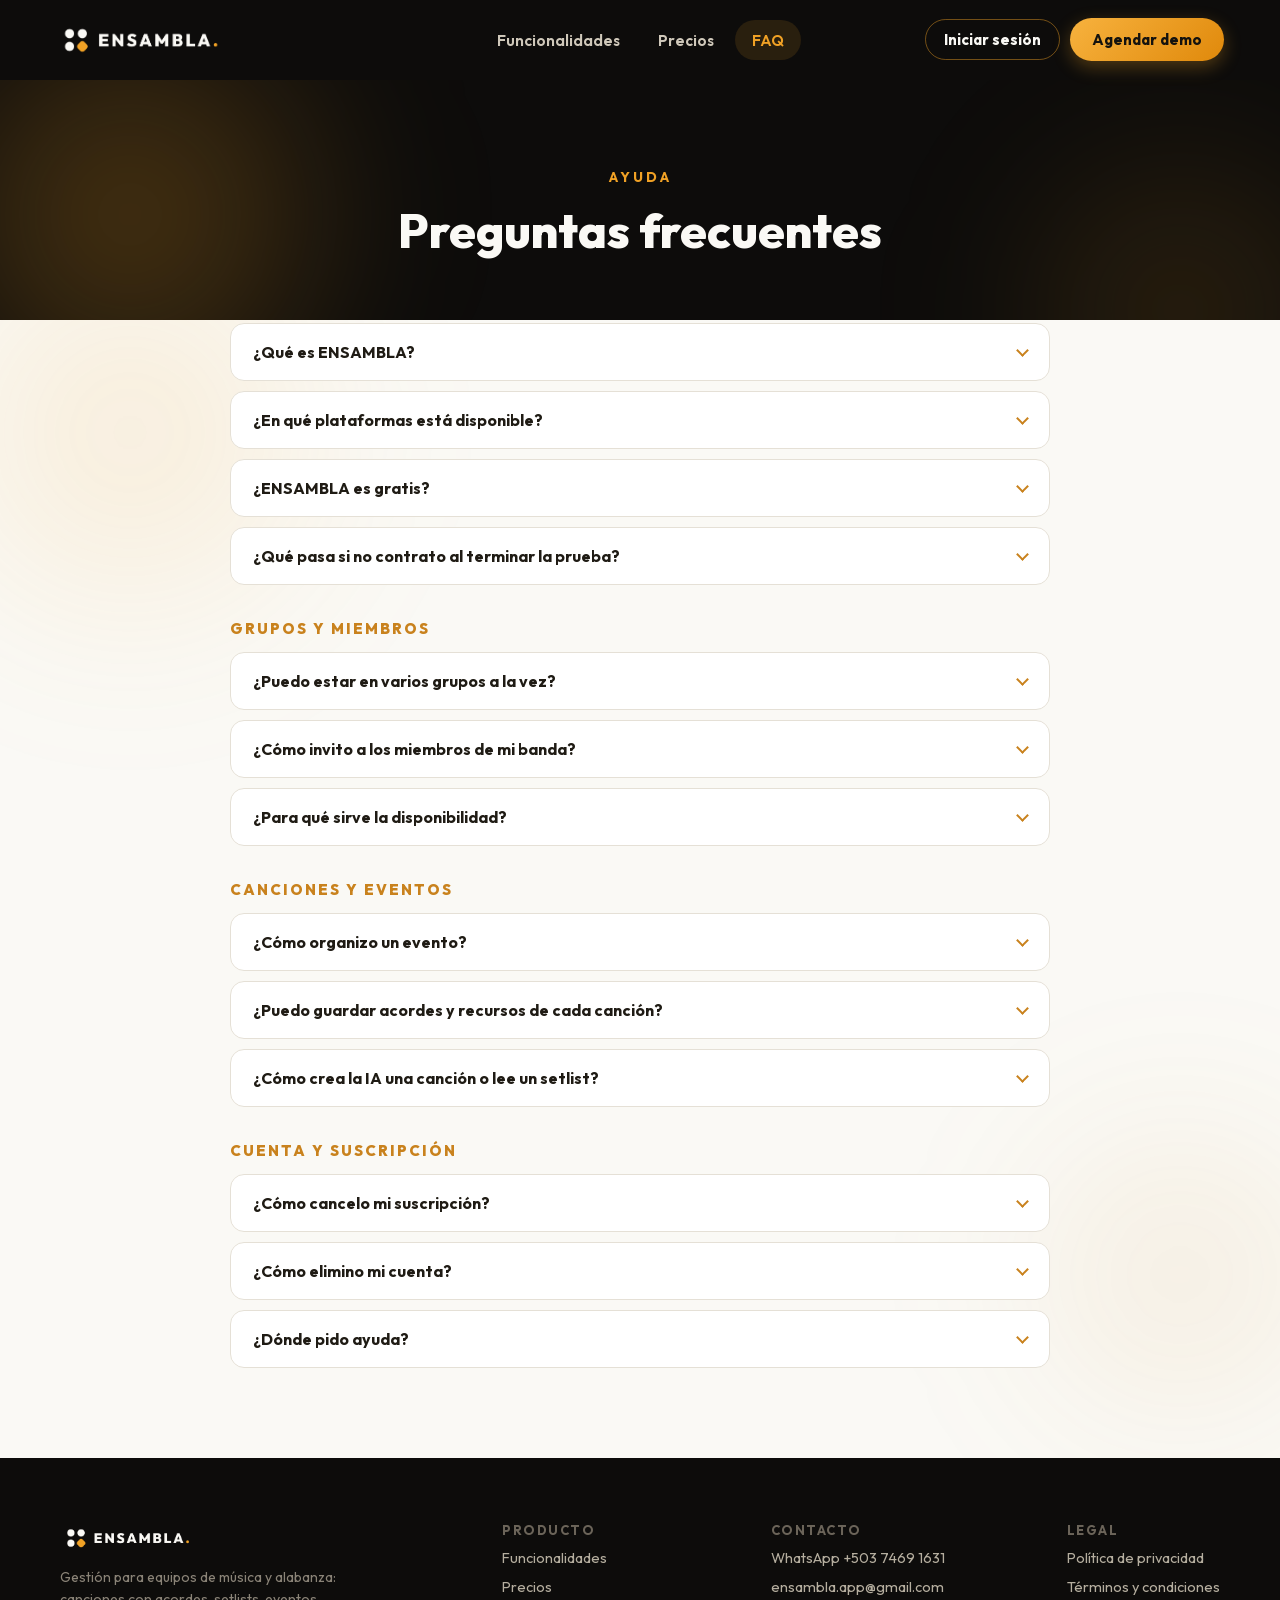
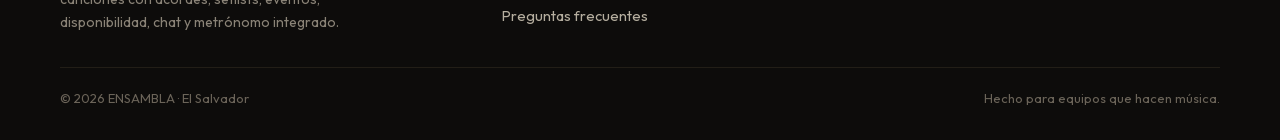
==== commit ffd0b5a4: "Nuevos cambios" ====
--- a/faq.html
+++ b/faq.html
@@ -29,7 +29,7 @@
   <link rel="manifest" href="site.webmanifest">
 
   <link rel="preload" as="font" type="font/woff2" href="assets/fonts/outfit-latin.woff2" crossorigin>
-  <link rel="stylesheet" href="assets/css/styles.css?v=6828d937">
+  <link rel="stylesheet" href="assets/css/styles.css?v=01e33ac7">
 
   <script type="application/ld+json">{"@context":"https://schema.org","@type":"Organization","name":"ENSAMBLA","url":"https://ensambla.vercel.app","logo":"https://ensambla.vercel.app/favicon.svg","email":"ensambla.app@gmail.com","areaServed":"SV","sameAs":[],"contactPoint":{"@type":"ContactPoint","contactType":"ventas","telephone":"+50374691631","availableLanguage":"es"}}</script>
   <script type="application/ld+json">{"@context":"https://schema.org","@type":"FAQPage","mainEntity":[{"@type":"Question","name":"¿Qué es ENSAMBLA?","acceptedAnswer":{"@type":"Answer","text":"La app donde tu grupo musical se organiza: canciones con acordes, listas y repertorios, eventos, ensayos, asignación de músicos e instrumentos, disponibilidad, recursos, chat interno y metrónomo."}},{"@type":"Question","name":"¿En qué plataformas está disponible?","acceptedAnswer":{"@type":"Answer","text":"iOS (App Store), Android (Google Play) y versión web. Tu cuenta y tus grupos se sincronizan entre todas."}},{"@type":"Question","name":"¿ENSAMBLA es gratis?","acceptedAnswer":{"@type":"Answer","text":"Tienes 14 días de prueba gratis, sin tarjeta. Después, cada organización contrata un plan desde Básico ($4.99/mes) hasta Professional ($34.99/mes con 5 organizaciones), según cuántas canciones, playlists, miembros y almacenamiento necesite."}},{"@type":"Question","name":"¿Qué pasa si no contrato al terminar la prueba?","acceptedAnswer":{"@type":"Answer","text":"Al vencer los 14 días necesitas un plan pago para seguir usando la organización; si no contratas, tus datos podrán eliminarse tras el vencimiento."}},{"@type":"Question","name":"¿Puedo estar en varios grupos a la vez?","acceptedAnswer":{"@type":"Answer","text":"Sí. ENSAMBLA es multi-organización: puedes crear o pertenecer a varios grupos y cambiar entre ellos sin cerrar sesión."}},{"@type":"Question","name":"¿Cómo invito a los miembros de mi banda?","acceptedAnswer":{"@type":"Answer","text":"Desde la gestión de miembros de tu grupo, envía la invitación; cada músico crea su cuenta (correo o Google/Apple) y queda dentro con su perfil e instrumentos."}},{"@type":"Question","name":"¿Para qué sirve la disponibilidad?","acceptedAnswer":{"@type":"Answer","text":"Cada miembro marca cuándo puede tocar o ensayar. Al agendar un evento, ves quién está disponible antes de asignar músicos."}},{"@type":"Question","name":"¿Cómo organizo un evento?","acceptedAnswer":{"@type":"Answer","text":"Crea el evento en el calendario, asígnale una lista de canciones, define los instrumentos y elige quién toca cada uno. Todos los asignados ven su parte."}},{"@type":"Question","name":"¿Puedo guardar acordes y recursos de cada canción?","acceptedAnswer":{"@type":"Answer","text":"Sí. Cada canción guarda sus acordes y admite recursos: letras, partituras, pistas y archivos disponibles para todo el grupo."}},{"@type":"Question","name":"¿Cómo crea la IA una canción o lee un setlist?","acceptedAnswer":{"@type":"Answer","text":"Escribe el título y la IA (Google Gemini) genera acordes, secciones, tono, BPM y etiquetas — nunca inventa letra. También puede digitalizar un setlist desde una foto."}},{"@type":"Question","name":"¿Cómo cancelo mi suscripción?","acceptedAnswer":{"@type":"Answer","text":"Desde la configuración de suscripciones de tu App Store o Google Play, al menos 24 horas antes de la renovación."}},{"@type":"Question","name":"¿Cómo elimino mi cuenta?","acceptedAnswer":{"@type":"Answer","text":"Desde tu perfil en la app, o escribiéndonos al correo de soporte."}},{"@type":"Question","name":"¿Dónde pido ayuda?","acceptedAnswer":{"@type":"Answer","text":"Escríbenos por WhatsApp o a ensambla.app@gmail.com. Respondemos lo antes posible."}}]}</script>
@@ -182,6 +182,6 @@
     setTimeout(hide, 4000);
   })();
 </script>
-<script src="assets/js/enhance.js?v=6828d937" defer></script>
+<script src="assets/js/enhance.js?v=01e33ac7" defer></script>
 </body>
 </html>
--- a/assets/css/styles.css
+++ b/assets/css/styles.css
@@ -343,7 +343,8 @@
 .pricing.is-annual .py { display: inline; }
 
 /* ===== Typewriter del hero ===== */
-.tw { color: #F0A125; }
+/* ponytail: palabra en su propia línea y alto fijo → el cambio de palabra no altera el alto del hero ni mueve el scroll */
+.tw { color: #F0A125; display: block; min-height: 1.15em; }
 .tw__word { white-space: nowrap; }
 .tw__caret {
   display: inline-block; width: 3px; height: 0.92em; margin-left: 5px;
